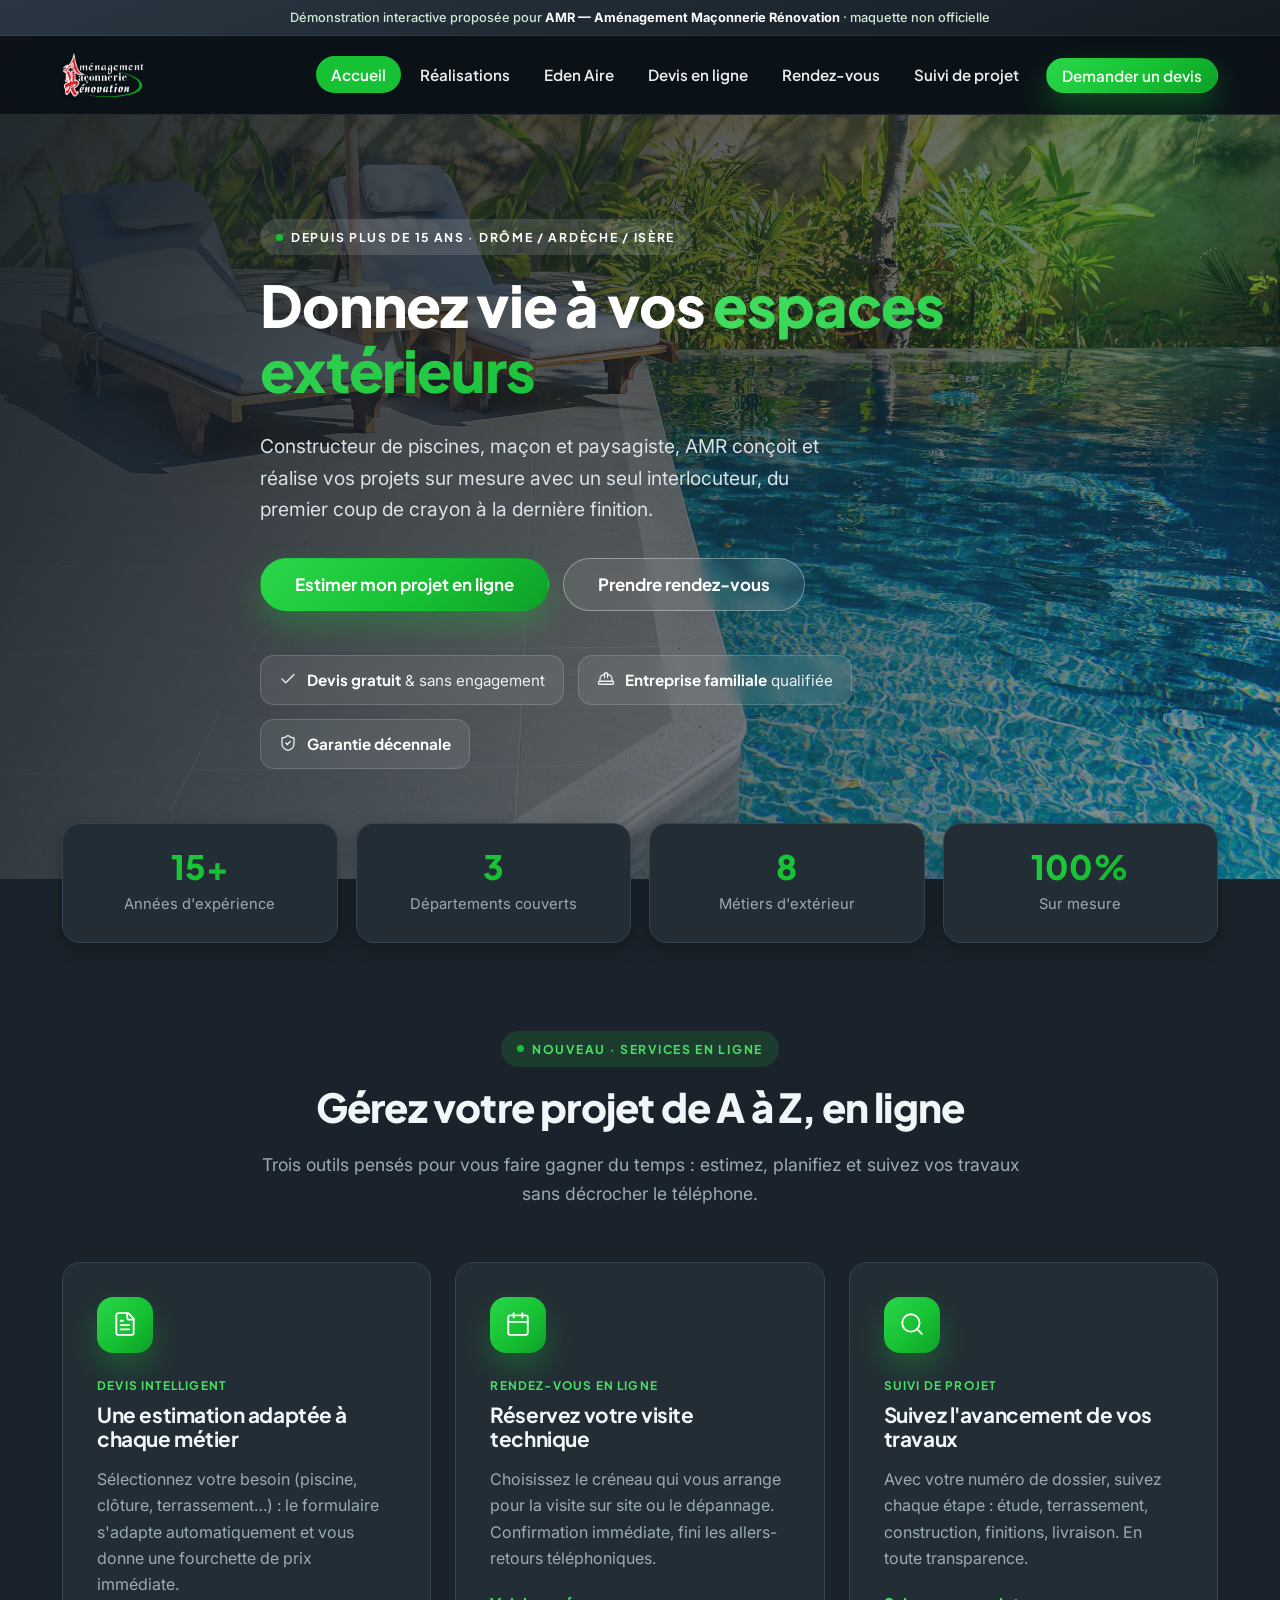
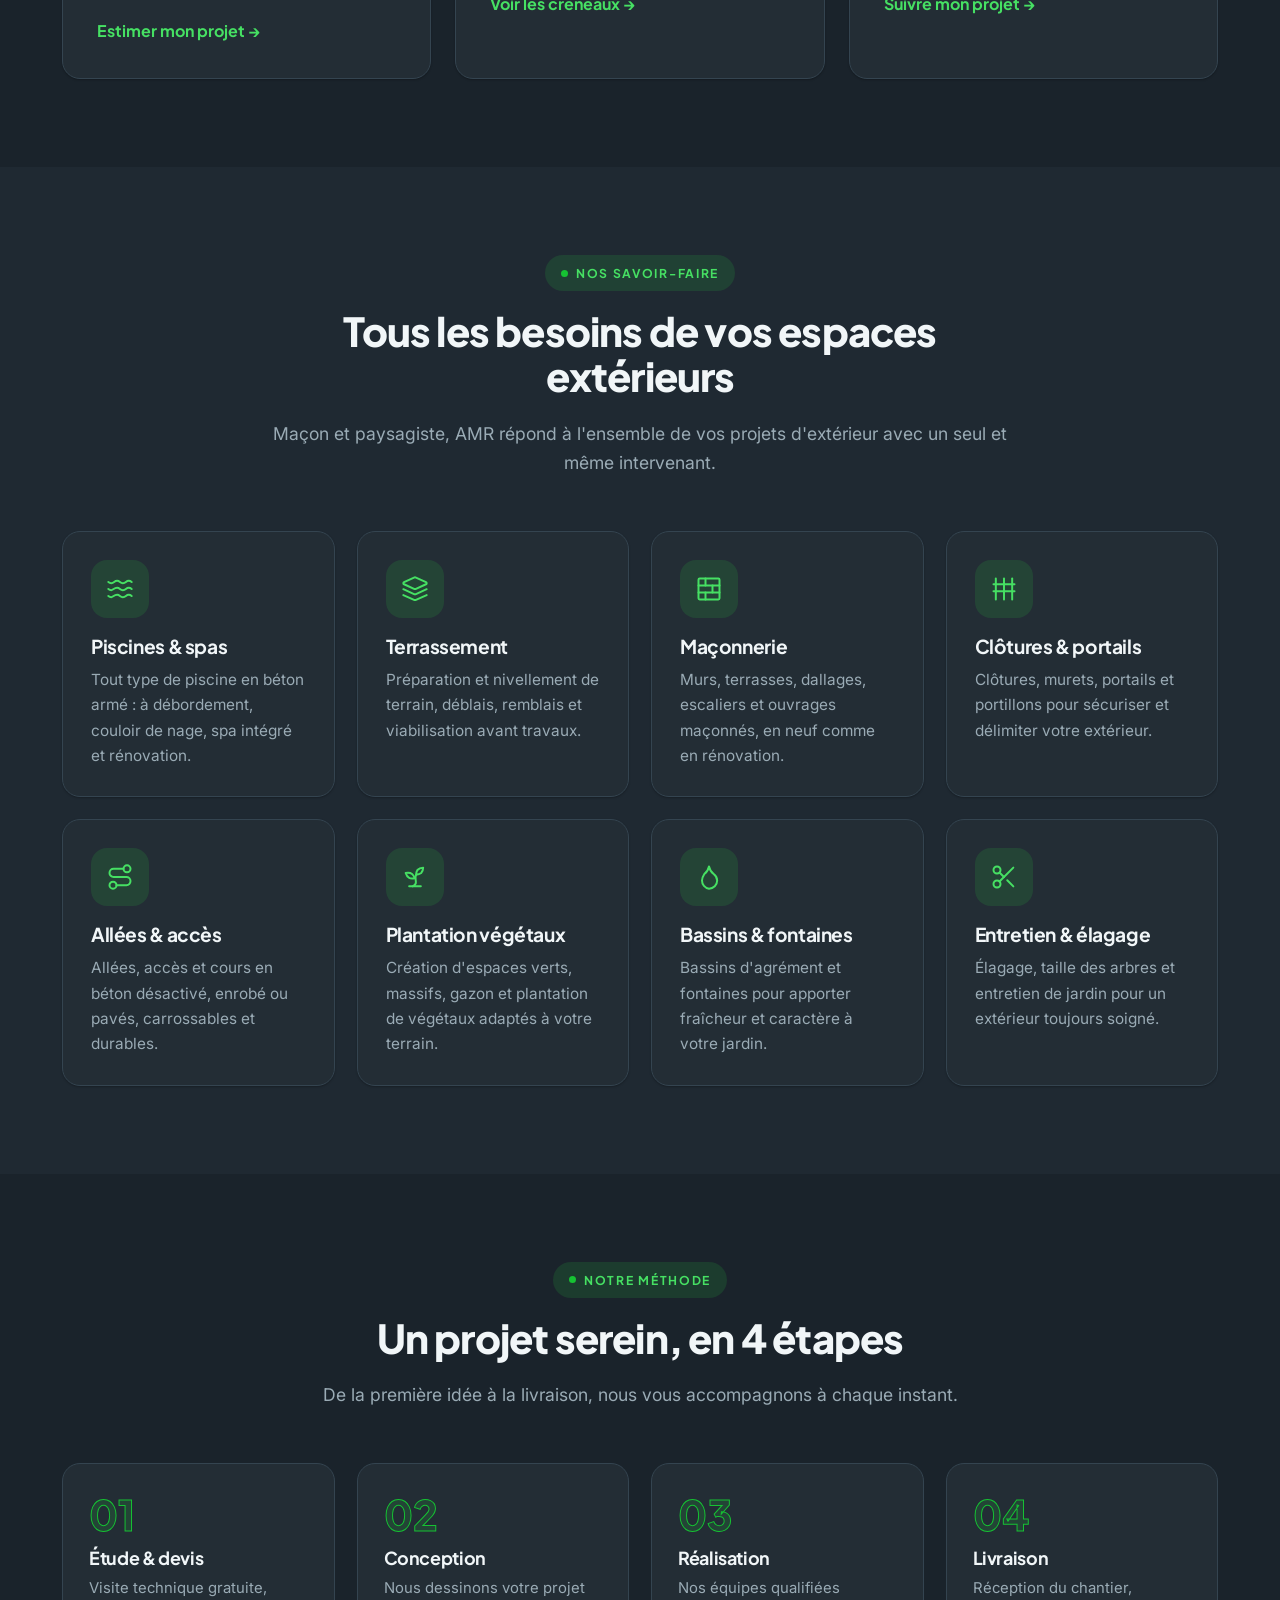
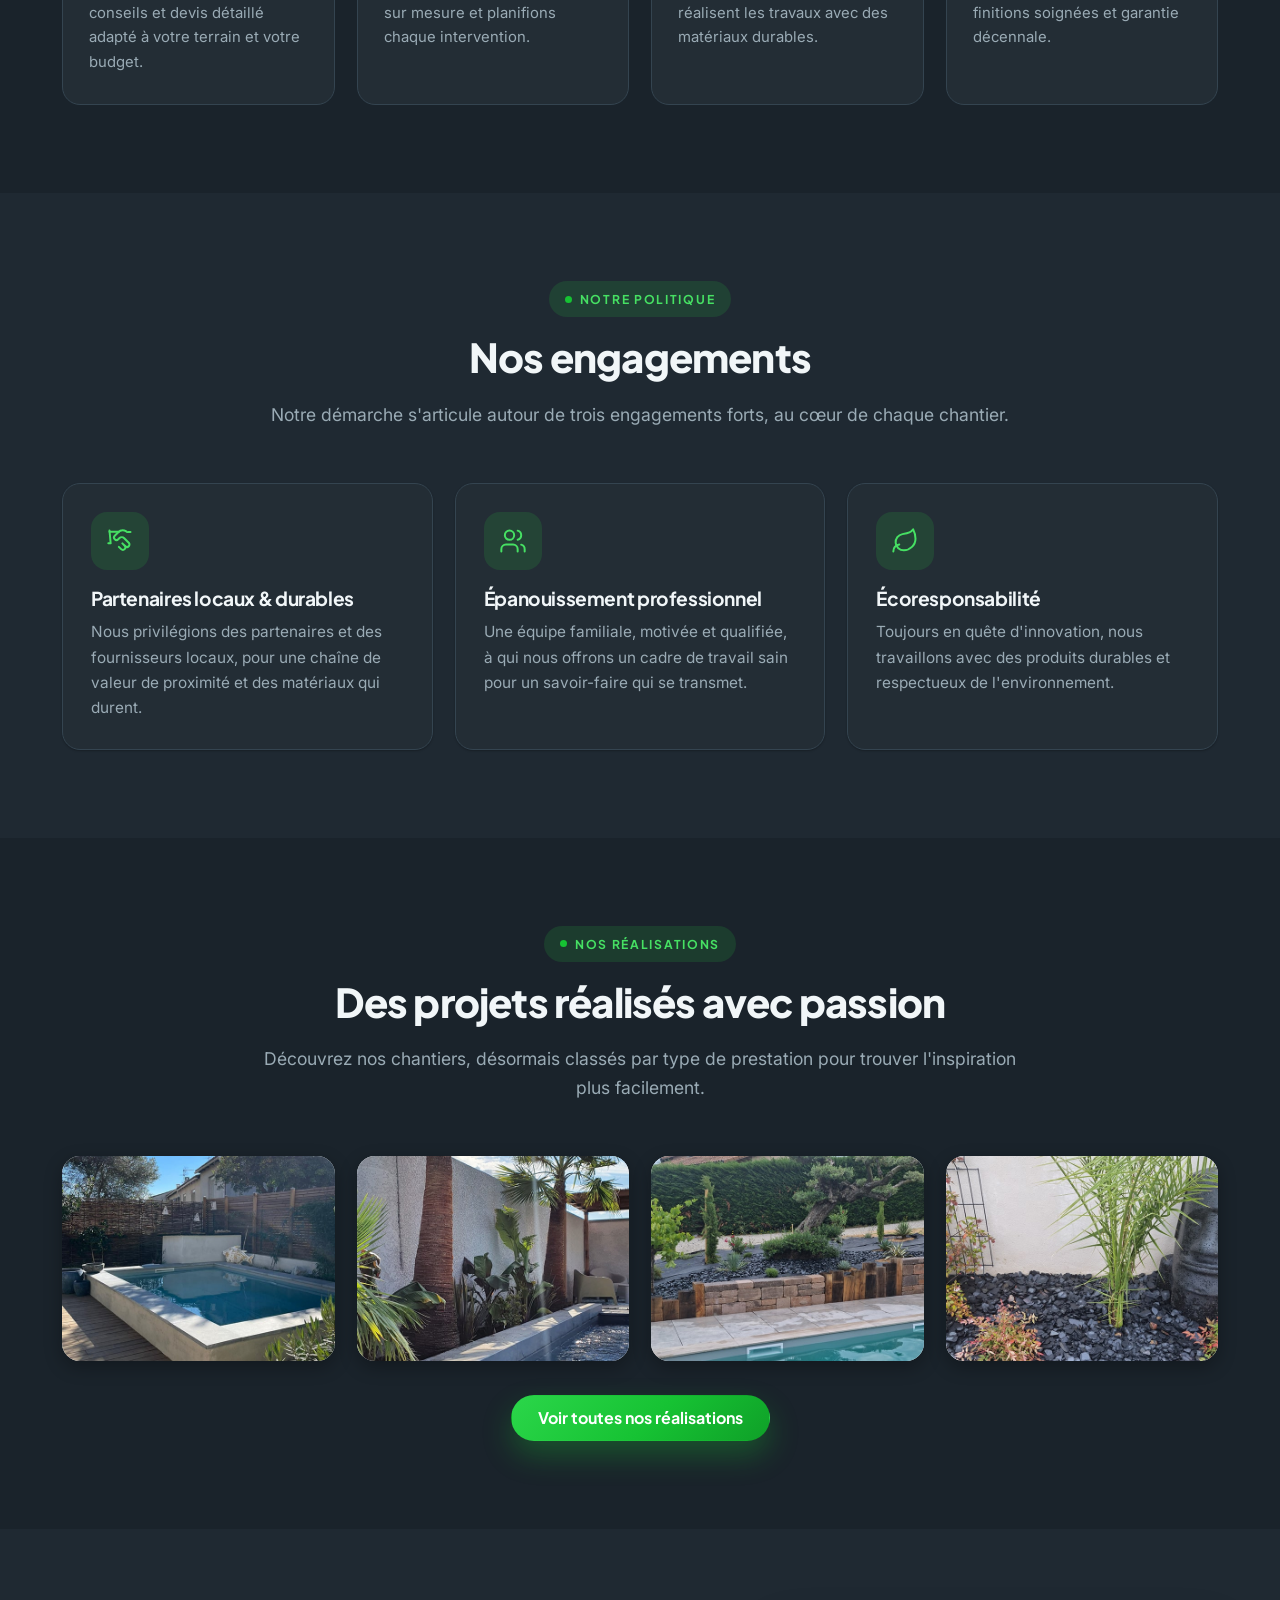
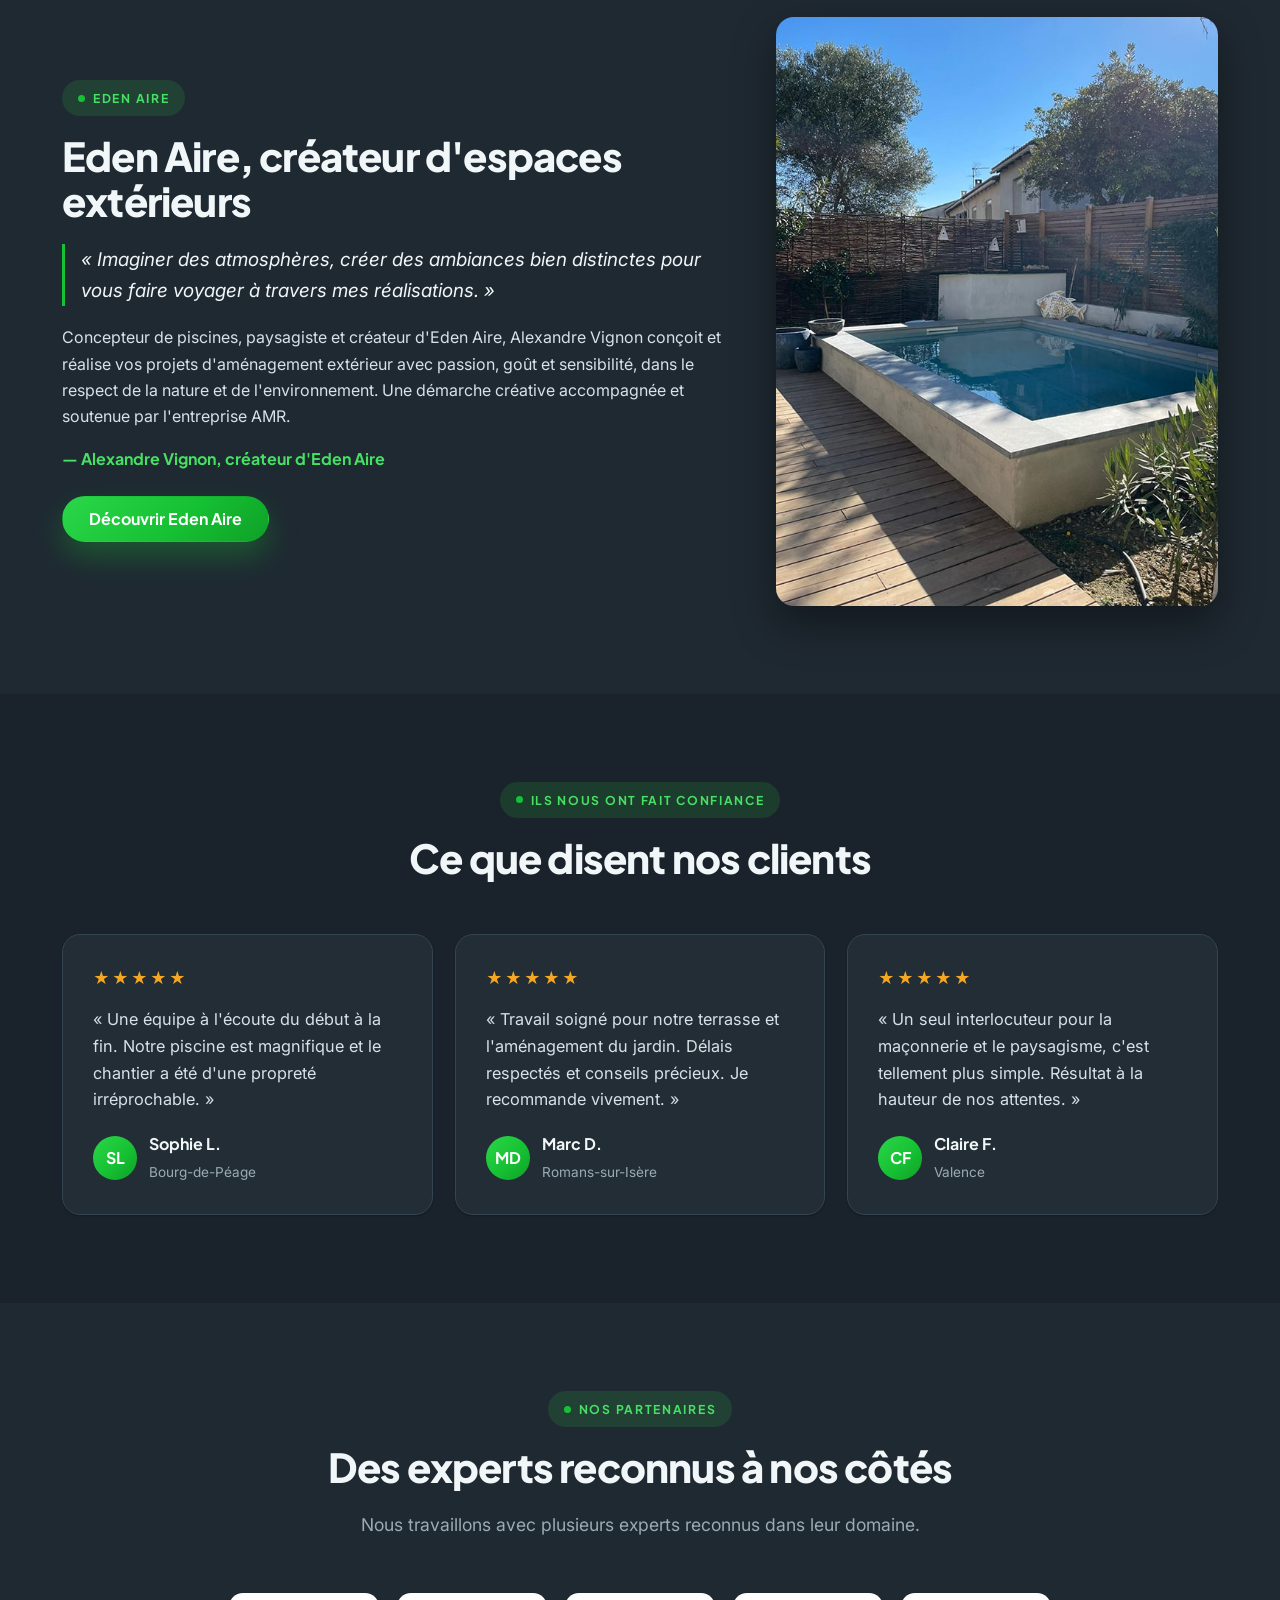
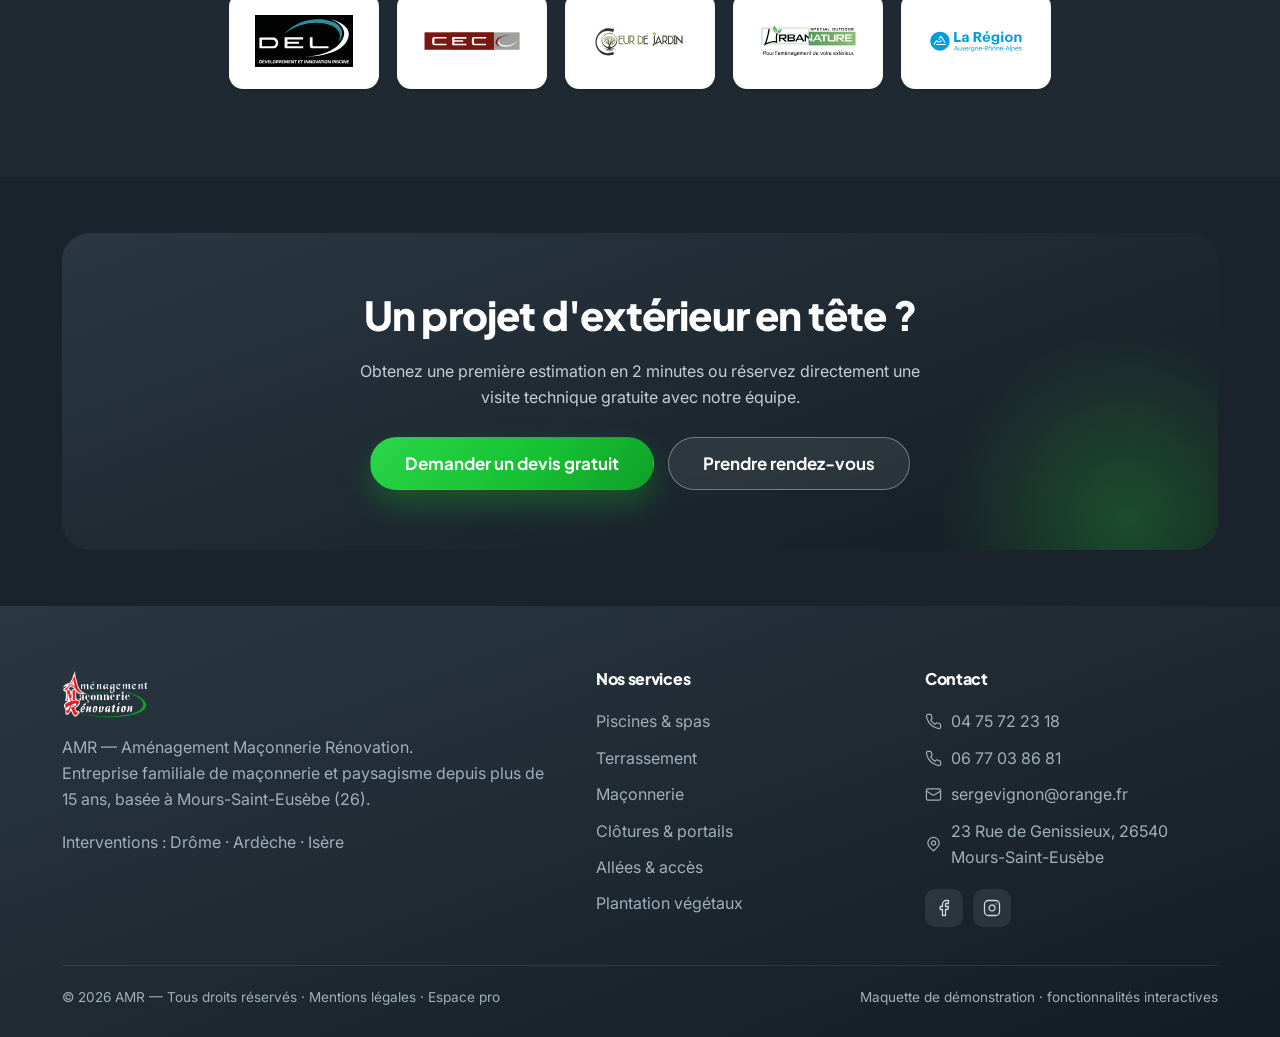
==== index.html @ e8eaec8a "Site AMR Piscines : devis en ligne, RDV, suivi de projet, galerie" ====
<!DOCTYPE html>
<html lang="fr">
<head>
  <meta charset="UTF-8">
  <meta name="viewport" content="width=device-width, initial-scale=1.0">
  <title>AMR — Maçon & Paysagiste / Constructeur de piscines en Drôme</title>
  <meta name="description" content="AMR (Aménagement Maçonnerie Rénovation) : constructeur de piscines, maçon et paysagiste en Drôme, Ardèche et Isère. Devis en ligne, prise de rendez-vous et suivi de projet.">
  <link rel="icon" href="assets/img/favicon.png">
  <link rel="stylesheet" href="assets/css/style.css">
</head>
<body data-page="home">
  <div id="site-header"></div>

  <!-- HERO -->
  <section class="hero">
    <div class="hero__slides" id="heroSlides" aria-hidden="true">
      <div class="hero__slide is-active" style="background-image:url('assets/img/hero.jpg')"></div>
      <div class="hero__slide" style="background-image:url('assets/img/piscine-1.jpg')"></div>
      <div class="hero__slide" style="background-image:url('assets/img/real-1.jpg')"></div>
      <div class="hero__slide" style="background-image:url('assets/img/real-2.jpg')"></div>
      <div class="hero__slide" style="background-image:url('assets/img/real-3.jpg')"></div>
      <div class="hero__slide" style="background-image:url('assets/img/real-4.jpg')"></div>
    </div>
    <div class="container hero__inner">
      <span class="eyebrow" style="background:rgba(255,255,255,.12);color:#fff">Depuis plus de 15 ans · Drôme / Ardèche / Isère</span>
      <h1>Donnez vie à vos <span class="gradient-text">espaces extérieurs</span></h1>
      <p>Constructeur de piscines, maçon et paysagiste, AMR conçoit et réalise vos projets sur mesure avec un seul interlocuteur, du premier coup de crayon à la dernière finition.</p>
      <div class="hero__actions">
        <a class="btn btn--primary btn--lg" href="devis.html">Estimer mon projet en ligne</a>
        <a class="btn btn--ghost btn--lg" href="rendez-vous.html">Prendre rendez-vous</a>
      </div>
      <div class="hero__chips">
        <div class="hero__chip"><i data-icon="check" data-isize="18"></i> <span><strong>Devis gratuit</strong> &amp; sans engagement</span></div>
        <div class="hero__chip"><i data-icon="hardhat" data-isize="18"></i> <span><strong>Entreprise familiale</strong> qualifiée</span></div>
        <div class="hero__chip"><i data-icon="shield" data-isize="18"></i> <span><strong>Garantie décennale</strong></span></div>
      </div>
    </div>
  </section>

  <!-- STATS -->
  <section style="padding-top:0">
    <div class="container">
      <div class="stats">
        <div class="stat reveal"><div class="stat__num gradient-text">15+</div><div class="stat__label">Années d'expérience</div></div>
        <div class="stat reveal" data-d="1"><div class="stat__num gradient-text">3</div><div class="stat__label">Départements couverts</div></div>
        <div class="stat reveal" data-d="2"><div class="stat__num gradient-text">8</div><div class="stat__label">Métiers d'extérieur</div></div>
        <div class="stat reveal" data-d="3"><div class="stat__num gradient-text">100%</div><div class="stat__label">Sur mesure</div></div>
      </div>
    </div>
  </section>

  <!-- NOUVEAUTÉS INTERACTIVES -->
  <section class="section">
    <div class="container">
      <div class="section-head reveal">
        <span class="eyebrow">Nouveau · Services en ligne</span>
        <h2>Gérez votre projet de A à Z, en ligne</h2>
        <p>Trois outils pensés pour vous faire gagner du temps : estimez, planifiez et suivez vos travaux sans décrocher le téléphone.</p>
      </div>
      <div class="feature-row">
        <div class="feature reveal">
          <div class="feature__badge"><i data-icon="file" data-isize="26"></i></div>
          <span class="tag">Devis intelligent</span>
          <h3>Une estimation adaptée à chaque métier</h3>
          <p>Sélectionnez votre besoin (piscine, clôture, terrassement…) : le formulaire s'adapte automatiquement et vous donne une fourchette de prix immédiate.</p>
          <a class="feature__link" href="devis.html">Estimer mon projet →</a>
        </div>
        <div class="feature reveal" data-d="1">
          <div class="feature__badge"><i data-icon="calendar" data-isize="26"></i></div>
          <span class="tag">Rendez-vous en ligne</span>
          <h3>Réservez votre visite technique</h3>
          <p>Choisissez le créneau qui vous arrange pour la visite sur site ou le dépannage. Confirmation immédiate, fini les allers-retours téléphoniques.</p>
          <a class="feature__link" href="rendez-vous.html">Voir les créneaux →</a>
        </div>
        <div class="feature reveal" data-d="2">
          <div class="feature__badge"><i data-icon="search" data-isize="26"></i></div>
          <span class="tag">Suivi de projet</span>
          <h3>Suivez l'avancement de vos travaux</h3>
          <p>Avec votre numéro de dossier, suivez chaque étape : étude, terrassement, construction, finitions, livraison. En toute transparence.</p>
          <a class="feature__link" href="suivi.html">Suivre mon projet →</a>
        </div>
      </div>
    </div>
  </section>

  <!-- SAVOIR-FAIRE -->
  <section class="section section--alt">
    <div class="container">
      <div class="section-head reveal">
        <span class="eyebrow">Nos savoir-faire</span>
        <h2>Tous les besoins de vos espaces extérieurs</h2>
        <p>Maçon et paysagiste, AMR répond à l'ensemble de vos projets d'extérieur avec un seul et même intervenant.</p>
      </div>
      <div class="grid grid--4" id="servicesGrid"></div>
    </div>
  </section>

  <!-- PROCESS -->
  <section class="section">
    <div class="container">
      <div class="section-head reveal">
        <span class="eyebrow">Notre méthode</span>
        <h2>Un projet serein, en 4 étapes</h2>
        <p>De la première idée à la livraison, nous vous accompagnons à chaque instant.</p>
      </div>
      <div class="steps">
        <div class="step-card reveal"><div class="step-card__n">01</div><h3>Étude &amp; devis</h3><p>Visite technique gratuite, conseils et devis détaillé adapté à votre terrain et votre budget.</p></div>
        <div class="step-card reveal" data-d="1"><div class="step-card__n">02</div><h3>Conception</h3><p>Nous dessinons votre projet sur mesure et planifions chaque intervention.</p></div>
        <div class="step-card reveal" data-d="2"><div class="step-card__n">03</div><h3>Réalisation</h3><p>Nos équipes qualifiées réalisent les travaux avec des matériaux durables.</p></div>
        <div class="step-card reveal" data-d="3"><div class="step-card__n">04</div><h3>Livraison</h3><p>Réception du chantier, finitions soignées et garantie décennale.</p></div>
      </div>
    </div>
  </section>

  <!-- ENGAGEMENTS -->
  <section class="section section--alt">
    <div class="container">
      <div class="section-head reveal">
        <span class="eyebrow">Notre politique</span>
        <h2>Nos engagements</h2>
        <p>Notre démarche s'articule autour de trois engagements forts, au cœur de chaque chantier.</p>
      </div>
      <div class="grid grid--3">
        <div class="card reveal">
          <div class="card__icon"><i data-icon="handshake" data-isize="28"></i></div>
          <h3>Partenaires locaux &amp; durables</h3>
          <p>Nous privilégions des partenaires et des fournisseurs locaux, pour une chaîne de valeur de proximité et des matériaux qui durent.</p>
        </div>
        <div class="card reveal" data-d="1">
          <div class="card__icon"><i data-icon="users" data-isize="28"></i></div>
          <h3>Épanouissement professionnel</h3>
          <p>Une équipe familiale, motivée et qualifiée, à qui nous offrons un cadre de travail sain pour un savoir-faire qui se transmet.</p>
        </div>
        <div class="card reveal" data-d="2">
          <div class="card__icon"><i data-icon="leaf" data-isize="28"></i></div>
          <h3>Écoresponsabilité</h3>
          <p>Toujours en quête d'innovation, nous travaillons avec des produits durables et respectueux de l'environnement.</p>
        </div>
      </div>
    </div>
  </section>

  <!-- RÉALISATIONS APERÇU -->
  <section class="section">
    <div class="container">
      <div class="section-head reveal">
        <span class="eyebrow">Nos réalisations</span>
        <h2>Des projets réalisés avec passion</h2>
        <p>Découvrez nos chantiers, désormais classés par type de prestation pour trouver l'inspiration plus facilement.</p>
      </div>
      <div class="grid grid--4 reveal">
        <div class="gallery-item"><img src="assets/img/real-1.jpg" alt="Réalisation piscine" data-lightbox="assets/img/real-1.jpg" data-cap="Réalisation — piscine"></div>
        <div class="gallery-item"><img src="assets/img/real-2.jpg" alt="Réalisation extérieur" data-lightbox="assets/img/real-2.jpg" data-cap="Réalisation — aménagement extérieur"></div>
        <div class="gallery-item"><img src="assets/img/real-3.jpg" alt="Aménagement paysager" data-lightbox="assets/img/real-3.jpg" data-cap="Réalisation — aménagement paysager"></div>
        <div class="gallery-item"><img src="assets/img/real-4.jpg" alt="Maçonnerie paysagère" data-lightbox="assets/img/real-4.jpg" data-cap="Réalisation — maçonnerie paysagère"></div>
      </div>
      <div class="center" style="margin-top:34px">
        <a class="btn btn--primary" href="realisations.html">Voir toutes nos réalisations</a>
      </div>
    </div>
  </section>

  <!-- EDEN AIRE -->
  <section class="section section--alt" id="eden">
    <div class="container">
      <div class="layout-2 eden-feature">
        <div class="reveal">
          <span class="eyebrow">Eden Aire</span>
          <h2>Eden Aire, créateur d'espaces extérieurs</h2>
          <p class="eden-quote">« Imaginer des atmosphères, créer des ambiances bien distinctes pour vous faire voyager à travers mes réalisations. »</p>
          <p>Concepteur de piscines, paysagiste et créateur d'Eden Aire, Alexandre Vignon conçoit et réalise vos projets d'aménagement extérieur avec passion, goût et sensibilité, dans le respect de la nature et de l'environnement. Une démarche créative accompagnée et soutenue par l'entreprise AMR.</p>
          <p class="eden-sign">— Alexandre Vignon, créateur d'Eden Aire</p>
          <a class="btn btn--primary" href="eden-aire.html">Découvrir Eden Aire</a>
        </div>
        <div class="reveal eden-feature__media" data-d="1">
          <img src="assets/img/eden-1.jpg" alt="Réalisation Eden Aire — aménagement extérieur">
        </div>
      </div>
    </div>
  </section>

  <!-- AVIS -->
  <section class="section">
    <div class="container">
      <div class="section-head reveal">
        <span class="eyebrow">Ils nous ont fait confiance</span>
        <h2>Ce que disent nos clients</h2>
      </div>
      <div class="grid grid--3">
        <div class="quote-card reveal">
          <div class="stars">★★★★★</div>
          <p>« Une équipe à l'écoute du début à la fin. Notre piscine est magnifique et le chantier a été d'une propreté irréprochable. »</p>
          <div class="who"><div class="avatar">SL</div><div><strong>Sophie L.</strong><span>Bourg-de-Péage</span></div></div>
        </div>
        <div class="quote-card reveal" data-d="1">
          <div class="stars">★★★★★</div>
          <p>« Travail soigné pour notre terrasse et l'aménagement du jardin. Délais respectés et conseils précieux. Je recommande vivement. »</p>
          <div class="who"><div class="avatar">MD</div><div><strong>Marc D.</strong><span>Romans-sur-Isère</span></div></div>
        </div>
        <div class="quote-card reveal" data-d="2">
          <div class="stars">★★★★★</div>
          <p>« Un seul interlocuteur pour la maçonnerie et le paysagisme, c'est tellement plus simple. Résultat à la hauteur de nos attentes. »</p>
          <div class="who"><div class="avatar">CF</div><div><strong>Claire F.</strong><span>Valence</span></div></div>
        </div>
      </div>
    </div>
  </section>

  <!-- PARTENAIRES -->
  <section class="section section--alt">
    <div class="container">
      <div class="section-head reveal">
        <span class="eyebrow">Nos partenaires</span>
        <h2>Des experts reconnus à nos côtés</h2>
        <p>Nous travaillons avec plusieurs experts reconnus dans leur domaine.</p>
      </div>
      <div class="partners reveal">
        <div class="partner"><img src="assets/img/partner-del.svg" alt="DEL"></div>
        <div class="partner"><img src="assets/img/partner-cec.svg" alt="CEC"></div>
        <div class="partner"><img src="assets/img/partner-coeur-de-jardin.svg" alt="Cœur de Jardin"></div>
        <div class="partner"><img src="assets/img/partner-urbanature.svg" alt="Urbanature"></div>
        <div class="partner"><img src="assets/img/partner-region.svg" alt="Région Auvergne-Rhône-Alpes"></div>
      </div>
    </div>
  </section>

  <!-- CTA -->
  <section class="section section--tight">
    <div class="container">
      <div class="cta-band reveal">
        <h2>Un projet d'extérieur en tête ?</h2>
        <p>Obtenez une première estimation en 2 minutes ou réservez directement une visite technique gratuite avec notre équipe.</p>
        <div class="hero__actions" style="justify-content:center">
          <a class="btn btn--primary btn--lg" href="devis.html">Demander un devis gratuit</a>
          <a class="btn btn--ghost btn--lg" href="rendez-vous.html">Prendre rendez-vous</a>
        </div>
      </div>
    </div>
  </section>

  <!-- Lightbox -->
  <div class="lightbox" id="amrLightbox">
    <button class="lightbox__close" aria-label="Fermer">&times;</button>
    <img src="" alt="Réalisation AMR">
    <div class="lightbox__cap"></div>
  </div>

  <div id="site-footer"></div>

  <script src="assets/js/app.js"></script>
  <script>
    const grid = document.getElementById("servicesGrid");
    grid.innerHTML = SERVICES.map((s, i) => `
      <a class="card reveal" data-d="${i % 4}" href="devis.html#${s.id}" style="text-decoration:none">
        <div class="card__icon">${icon(s.ic, 28)}</div>
        <h3>${s.label}</h3>
        <p>${s.desc}</p>
      </a>`).join("");
    // ré-observer les cartes injectées
    if (window.initReveal) initReveal();
  </script>
</body>
</html>
---- assets/css/style.css ----
@import url("https://fonts.googleapis.com/css2?family=Plus+Jakarta+Sans:wght@400;500;600;700;800&family=Inter:wght@400;500;600&display=swap");

:root {
  --green: #16c233;
  --green-dark: #0fa028;
  --green-light: #46e063;
  --green-soft: rgba(43, 198, 63, .15);
  --green-glow: rgba(43, 198, 63, 0.28);

  --slate: #f1f6f8;       /* titres / texte fort (clair sur fond sombre) */
  --slate-2: #cdd8df;
  --ink: #d7e1e7;         /* texte courant */
  --muted: #9aabb5;
  --muted-2: #7a8b95;
  --line: #344450;        /* bordures */
  --line-2: #28333c;      /* fond des champs */

  --bg: #1a232b;          /* fond de page */
  --bg-2: #161e25;
  --surface: #232d35;     /* cartes / panneaux (slate du site original) */
  --surface-2: #2b3742;   /* survols / états */
  --white: #1f2932;       /* sections "alt" */

  --radius-xl: 28px;
  --radius: 18px;
  --radius-sm: 12px;

  --shadow-xs: 0 1px 2px rgba(0, 0, 0, .25);
  --shadow-sm: 0 6px 18px rgba(0, 0, 0, .30);
  --shadow: 0 18px 44px rgba(0, 0, 0, .42);
  --shadow-lg: 0 30px 70px rgba(0, 0, 0, .55);
  --shadow-green: 0 14px 30px rgba(22, 194, 51, .30);

  --max: 1200px;
  --head: "Plus Jakarta Sans", system-ui, sans-serif;
  --body: "Inter", system-ui, -apple-system, sans-serif;

  --grad-green: linear-gradient(135deg, #2bd64a 0%, #16c233 55%, #0fa028 100%);
  --grad-dark: linear-gradient(160deg, #2a3742 0%, #141c23 100%);
}

* { box-sizing: border-box; }
html { scroll-behavior: smooth; }

body {
  margin: 0;
  font-family: var(--body);
  color: var(--ink);
  background: var(--bg);
  line-height: 1.65;
  -webkit-font-smoothing: antialiased;
  overflow-x: hidden;
}

img { max-width: 100%; display: block; }
a { color: var(--green-dark); text-decoration: none; }

h1, h2, h3, h4 { font-family: var(--head); line-height: 1.12; color: var(--slate); margin: 0 0 .5em; letter-spacing: -.02em; font-weight: 800; }
h1 { font-size: clamp(2.3rem, 5vw, 3.6rem); }
h2 { font-size: clamp(1.7rem, 3.4vw, 2.5rem); }
h3 { font-weight: 700; }

.container { width: 100%; max-width: var(--max); margin: 0 auto; padding: 0 22px; }

.section { padding: 88px 0; position: relative; }
.section--tight { padding: 56px 0; }
.section--alt { background: var(--white); }
.section--dark { background: var(--grad-dark); color: #fff; }
.section--dark h2 { color: #fff; }

.eyebrow {
  display: inline-flex; align-items: center; gap: 8px;
  text-transform: uppercase; letter-spacing: .14em; font-size: .76rem; font-weight: 700;
  color: var(--green-dark); background: var(--green-soft);
  padding: 8px 16px; border-radius: 999px; margin-bottom: 18px;
  font-family: var(--head);
}
.eyebrow::before { content: ""; width: 7px; height: 7px; border-radius: 50%; background: var(--green); }

.section-head { text-align: center; max-width: 760px; margin: 0 auto 54px; }
.section-head p { color: var(--muted); font-size: 1.1rem; }

.gradient-text { background: var(--grad-green); -webkit-background-clip: text; background-clip: text; color: transparent; }

/* Buttons */
.btn {
  display: inline-flex; align-items: center; justify-content: center; gap: 9px;
  font-family: var(--head); font-weight: 700; font-size: 1rem; cursor: pointer;
  padding: 14px 26px; border-radius: 999px; border: 1.5px solid transparent;
  transition: transform .2s cubic-bezier(.2,.8,.2,1), box-shadow .2s, background .2s, color .2s;
  line-height: 1;
}
.btn--primary { background: var(--grad-green); color: #fff; box-shadow: var(--shadow-green); }
.btn--primary:hover { transform: translateY(-3px); box-shadow: 0 20px 38px rgba(7,169,31,.42); }
.btn--ghost { background: rgba(255,255,255,.08); color: #fff; border-color: rgba(255,255,255,.35); backdrop-filter: blur(6px); }
.btn--ghost:hover { background: rgba(255,255,255,.16); border-color: #fff; transform: translateY(-3px); }
.btn--outline { background: var(--surface); color: var(--slate); border-color: var(--line); box-shadow: var(--shadow-xs); }
.btn--outline:hover { border-color: var(--green); color: var(--green-dark); transform: translateY(-3px); box-shadow: var(--shadow-sm); }
.btn--lg { padding: 17px 34px; font-size: 1.06rem; }
.btn--full { width: 100%; }
.btn:disabled { opacity: .45; cursor: not-allowed; box-shadow: none; transform: none; }

/* Header (glass) */
.site-header { position: sticky; top: 0; z-index: 60; }
.demo-ribbon {
  background: var(--grad-dark); color: #cfe9d4; text-align: center; font-size: .8rem; padding: 7px 14px; font-weight: 500;
  border-bottom: 1px solid rgba(255,255,255,.06);
}
.demo-ribbon strong { color: #fff; }
.nav-wrap {
  background: rgba(0,0,0,.5);
  backdrop-filter: saturate(160%) blur(14px);
  -webkit-backdrop-filter: saturate(160%) blur(14px);
  border-bottom: 1px solid rgba(255,255,255,.1);
}
.nav { display: flex; align-items: center; justify-content: space-between; height: 78px; }
.nav__brand { display: flex; align-items: center; gap: 12px; }
.nav__brand img { height: 46px; width: auto; display: block; filter: drop-shadow(0 2px 6px rgba(0,0,0,.35)); }
.nav__links { display: flex; align-items: center; gap: 4px; list-style: none; margin: 0; padding: 0; }
.nav__links a {
  color: rgba(255,255,255,.92); font-family: var(--head); font-weight: 600; padding: 9px 15px; border-radius: 999px; font-size: .95rem;
  transition: .18s; position: relative;
}
.nav__links a:hover { color: #fff; background: rgba(255,255,255,.14); }
.nav__links a.is-active { color: #fff; background: var(--green); }
.nav__cta { margin-left: 8px; }
.nav__cta a:hover { background: var(--green-dark); }
.nav__toggle { display: none; background: none; border: 0; color: #fff; font-size: 1.7rem; cursor: pointer; }

@media (max-width: 940px) {
  .nav__toggle { display: block; }
  .nav__links {
    position: absolute; top: 100%; left: 0; right: 0; flex-direction: column; align-items: stretch; gap: 2px;
    background: rgba(12,18,24,.97); backdrop-filter: blur(14px); padding: 12px 18px 20px; border-bottom: 1px solid rgba(255,255,255,.1);
    box-shadow: var(--shadow); display: none;
  }
  .nav__links.is-open { display: flex; }
  .nav__links a { padding: 13px 16px; }
  .nav__cta { margin: 8px 0 0; }
}

/* Hero */
.hero { position: relative; color: #fff; overflow: hidden; isolation: isolate; }
.hero::before {
  content: ""; position: absolute; inset: 0; z-index: -2;
  background: linear-gradient(115deg, rgba(20,30,38,.94) 0%, rgba(20,30,38,.7) 45%, rgba(20,30,38,.42) 100%);
}
.hero__slides { position: absolute; inset: 0; z-index: -3; }
.hero__slide {
  position: absolute; inset: 0;
  background-position: center; background-size: cover; background-repeat: no-repeat;
  opacity: 0; transition: opacity .9s ease-in-out;
}
.hero__slide.is-active { opacity: 1; animation: heroZoom 4.5s ease-out forwards; }
@keyframes heroZoom { from { transform: scale(1.08); } to { transform: scale(1); } }
@media (prefers-reduced-motion: reduce){
  .hero__slide { transition: none; }
  .hero__slide.is-active { animation: none; }
}
.hero::after {
  content: ""; position: absolute; z-index: -1; width: 520px; height: 520px; right: -120px; top: -160px;
  background: radial-gradient(circle, var(--green-glow), transparent 70%); filter: blur(20px);
}
.hero__inner { padding: 104px 0 110px; max-width: 760px; }
.hero h1 { color: #fff; }
.hero h1 .gradient-text { background: linear-gradient(135deg, #45e063, #19c23a); -webkit-background-clip: text; background-clip: text; color: transparent; }
.hero p { font-size: 1.2rem; color: #d9e2e8; margin-bottom: 32px; max-width: 600px; }
.hero__actions { display: flex; gap: 14px; flex-wrap: wrap; }
.hero__chips { display: flex; gap: 14px; flex-wrap: wrap; margin-top: 44px; }
.hero__chip {
  display: flex; align-items: center; gap: 10px; font-size: .95rem; color: #eaf0f3;
  background: rgba(255,255,255,.08); border: 1px solid rgba(255,255,255,.16);
  padding: 11px 18px; border-radius: 14px; backdrop-filter: blur(8px);
}
.hero__chip strong { color: #fff; font-family: var(--head); }

/* Stats strip */
.stats { display: grid; grid-template-columns: repeat(4, 1fr); gap: 18px; margin-top: -56px; position: relative; z-index: 5; }
@media (max-width: 760px){ .stats { grid-template-columns: repeat(2,1fr); margin-top: -40px; } }
.stat {
  background: var(--surface); border: 1px solid var(--line); border-radius: var(--radius); padding: 26px 24px; text-align: center;
  box-shadow: var(--shadow-sm);
}
.stat__num { font-family: var(--head); font-weight: 800; font-size: 2.1rem; line-height: 1; }
.stat__label { color: var(--muted); font-size: .92rem; margin-top: 8px; }

/* Grid */
.grid { display: grid; gap: 22px; }
.grid--3 { grid-template-columns: repeat(3, 1fr); }
.grid--4 { grid-template-columns: repeat(4, 1fr); }
.grid--2 { grid-template-columns: repeat(2, 1fr); }
@media (max-width: 940px) { .grid--3, .grid--4 { grid-template-columns: repeat(2, 1fr); } }
@media (max-width: 600px) { .grid--2, .grid--3, .grid--4 { grid-template-columns: 1fr; } }

.card {
  background: var(--surface); border: 1px solid var(--line); border-radius: var(--radius); padding: 28px;
  box-shadow: var(--shadow-xs); transition: transform .25s cubic-bezier(.2,.8,.2,1), box-shadow .25s, border-color .25s;
  position: relative; overflow: hidden;
}
.card:hover { transform: translateY(-6px); box-shadow: var(--shadow); border-color: transparent; }
.card__icon {
  width: 58px; height: 58px; border-radius: 16px; background: var(--green-soft); color: var(--green-dark);
  display: grid; place-items: center; font-size: 1.7rem; margin-bottom: 18px; transition: .25s;
}
.card:hover .card__icon { background: var(--grad-green); color: #fff; transform: rotate(-6deg) scale(1.05); }
.card h3 { font-size: 1.2rem; }
.card p { color: var(--muted); margin: 0; font-size: .96rem; }

/* Feature highlight */
.feature-row { display: grid; grid-template-columns: repeat(3,1fr); gap: 24px; }
@media (max-width: 940px){ .feature-row { grid-template-columns: 1fr; } }
.feature {
  background: var(--surface); border-radius: var(--radius); border: 1px solid var(--line); padding: 34px;
  box-shadow: var(--shadow-xs); position: relative; overflow: hidden; transition: .25s;
}
.feature:hover { transform: translateY(-6px); box-shadow: var(--shadow); }
.feature__badge {
  width: 56px; height: 56px; border-radius: 16px; background: var(--grad-green); color: #fff;
  display: grid; place-items: center; font-size: 1.5rem; margin-bottom: 18px; box-shadow: var(--shadow-green);
}
.feature .tag { font-size: .74rem; font-weight: 700; color: var(--green-dark); text-transform: uppercase; letter-spacing: .1em; font-family: var(--head); }
.feature h3 { margin: 6px 0 10px; font-size: 1.3rem; }
.feature p { color: var(--muted); margin-bottom: 20px; }
.feature__link { font-family: var(--head); font-weight: 700; color: var(--green-dark); display: inline-flex; align-items: center; gap: 6px; transition: gap .2s; }
.feature__link:hover { gap: 11px; }

/* Process steps */
.steps { display: grid; grid-template-columns: repeat(4, 1fr); gap: 22px; counter-reset: step; }
@media (max-width: 940px){ .steps { grid-template-columns: repeat(2,1fr); } }
@media (max-width: 520px){ .steps { grid-template-columns: 1fr; } }
.step-card { background: var(--surface); border: 1px solid var(--line); border-radius: var(--radius); padding: 30px 26px; position: relative; }
.step-card__n { font-family: var(--head); font-weight: 800; font-size: 2.6rem; line-height: 1; color: var(--green-soft); -webkit-text-stroke: 1px var(--green); }
.step-card h3 { font-size: 1.12rem; margin: 12px 0 8px; }
.step-card p { color: var(--muted); font-size: .93rem; margin: 0; }

/* Testimonials */
.quote-card { background: var(--surface); border: 1px solid var(--line); border-radius: var(--radius); padding: 30px; box-shadow: var(--shadow-xs); }
.quote-card .stars { color: #f5a623; font-size: 1rem; letter-spacing: 2px; margin-bottom: 14px; }
.quote-card p { font-size: 1.02rem; color: var(--ink); margin: 0 0 18px; }
.quote-card .who { display: flex; align-items: center; gap: 12px; }
.quote-card .avatar { width: 44px; height: 44px; border-radius: 50%; background: var(--grad-green); color: #fff; display: grid; place-items: center; font-family: var(--head); font-weight: 700; }
.quote-card .who strong { display: block; font-family: var(--head); color: var(--slate); }
.quote-card .who span { font-size: .85rem; color: var(--muted); }

/* Forms */
.form { background: var(--surface); border: 1px solid var(--line); border-radius: var(--radius); box-shadow: var(--shadow); }
.form__body { padding: 38px; }
@media (max-width: 560px){ .form__body { padding: 24px; } }
.field { margin-bottom: 22px; }
.field label { display: block; font-family: var(--head); font-weight: 600; margin-bottom: 8px; font-size: .94rem; color: var(--slate); }
.field .hint { font-weight: 400; color: var(--muted-2); font-size: .85rem; font-family: var(--body); }
.field input, .field select, .field textarea {
  width: 100%; padding: 13px 16px; border: 1.5px solid var(--line); border-radius: var(--radius-sm);
  font-family: inherit; font-size: 1rem; background: var(--line-2); color: var(--ink); transition: .18s;
}
.field input:focus, .field select:focus, .field textarea:focus {
  outline: none; border-color: var(--green); background: var(--surface); box-shadow: 0 0 0 4px var(--green-soft);
}
.field textarea { resize: vertical; min-height: 110px; }
.field-row { display: grid; grid-template-columns: 1fr 1fr; gap: 18px; }
@media (max-width: 600px){ .field-row { grid-template-columns: 1fr; } }
.required { color: var(--green); }

/* Service picker */
.service-picker { display: grid; grid-template-columns: repeat(4, 1fr); gap: 14px; }
@media (max-width: 940px){ .service-picker { grid-template-columns: repeat(2,1fr); } }
.service-opt { position: relative; }
.service-opt input { position: absolute; opacity: 0; pointer-events: none; }
.service-opt label {
  display: flex; flex-direction: column; align-items: center; gap: 10px; text-align: center;
  padding: 22px 12px; border: 1.5px solid var(--line); border-radius: var(--radius-sm); cursor: pointer;
  transition: .18s; font-family: var(--head); font-weight: 600; font-size: .9rem; height: 100%; color: var(--slate); background: var(--surface);
}
.service-opt label .emo { font-size: 1.8rem; }
.service-opt label:hover { border-color: var(--green); transform: translateY(-3px); box-shadow: var(--shadow-sm); }
.service-opt input:checked + label {
  border-color: var(--green); background: var(--green-soft); color: var(--green-dark); box-shadow: 0 0 0 2px var(--green) inset;
}

.dyn-block { background: linear-gradient(135deg, var(--green-soft), #f4fbf6); border: 1px solid #cdefd4; border-radius: var(--radius-sm); padding: 26px; margin-bottom: 22px; }
.dyn-block h4 { color: var(--green-dark); margin-top: 0; display:flex; align-items:center; gap:8px; }

/* Stepper */
.stepper { display: flex; gap: 10px; margin-bottom: 32px; flex-wrap: wrap; }
.stepper__item { display:flex; align-items:center; gap:9px; color: var(--muted); font-size:.9rem; font-weight:600; font-family: var(--head); }
.stepper__num { width:30px; height:30px; border-radius:50%; background:var(--line); color:var(--slate); display:grid; place-items:center; font-size:.88rem; transition:.2s; }
.stepper__item.is-active .stepper__num { background: var(--grad-green); color:#fff; box-shadow: var(--shadow-green); }
.stepper__item.is-done .stepper__num { background: var(--green-dark); color:#fff; }

/* Gallery filters */
.filters { display: flex; gap: 11px; flex-wrap: wrap; justify-content: center; margin-bottom: 40px; }
.filter-btn {
  border: 1.5px solid var(--line); background: var(--surface); color: var(--slate); padding: 10px 20px; border-radius: 999px;
  cursor: pointer; font-family: var(--head); font-weight: 600; font-size: .92rem; transition: .18s; display:inline-flex; align-items:center; gap:7px;
}
.filter-btn:hover { border-color: var(--green); color: var(--green-dark); transform: translateY(-2px); }
.filter-btn.is-active { background: var(--grad-green); border-color: transparent; color: #fff; box-shadow: var(--shadow-green); }
.filter-btn .count { font-size: .78rem; opacity: .85; }

.gallery { display: grid; grid-template-columns: repeat(3, 1fr); gap: 20px; }
@media (max-width: 940px){ .gallery { grid-template-columns: repeat(2,1fr); } }
@media (max-width: 560px){ .gallery { grid-template-columns: 1fr; } }
.gallery-item { position: relative; border-radius: var(--radius); overflow: hidden; box-shadow: var(--shadow-sm); cursor: pointer; aspect-ratio: 4/3; background: var(--slate); }
.gallery-item img { width: 100%; height: 100%; object-fit: cover; transition: transform .5s cubic-bezier(.2,.8,.2,1); }
.gallery-item:hover img { transform: scale(1.08); }
.gallery-item__cat { position: absolute; top: 14px; left: 14px; background: rgba(255,255,255,.92); color: var(--green-dark); font-family: var(--head); font-size: .76rem; font-weight: 700; padding: 6px 13px; border-radius: 999px; z-index: 2; backdrop-filter: blur(4px); }
.gallery-item__overlay { position: absolute; inset: 0; display: flex; flex-direction: column; justify-content: flex-end; padding: 18px; background: linear-gradient(transparent 35%, rgba(16,24,30,.9)); color: #fff; opacity: 0; transition: .3s; }
.gallery-item:hover .gallery-item__overlay { opacity: 1; }
.gallery-item__overlay h4 { color:#fff; margin:0 0 2px; font-size:1.05rem; }
.gallery-item__overlay span { font-size: .85rem; color: #d7dde2; }
.gallery-empty { grid-column: 1/-1; text-align:center; color: var(--muted); padding: 50px; }

/* Lightbox */
.lightbox { position: fixed; inset: 0; background: rgba(14,20,24,.94); z-index: 200; display: none; align-items: center; justify-content: center; padding: 24px; backdrop-filter: blur(6px); }
.lightbox.is-open { display: flex; }
.lightbox img { max-width: 90vw; max-height: 78vh; border-radius: 14px; box-shadow: var(--shadow-lg); }
.lightbox__cap { position: absolute; bottom: 26px; color:#fff; text-align:center; left:0; right:0; font-family: var(--head); }
.lightbox__close { position: absolute; top: 22px; right: 28px; color:#fff; font-size: 2.3rem; cursor:pointer; background:none; border:0; line-height:1; }

/* Layout 2 col */
.layout-2 { display: grid; grid-template-columns: 1.55fr 1fr; gap: 30px; align-items: start; }
@media (max-width: 940px){ .layout-2 { grid-template-columns: 1fr; } }

/* Booking */
.slot-grid { display: grid; grid-template-columns: repeat(4, 1fr); gap: 11px; }
@media (max-width: 480px){ .slot-grid { grid-template-columns: repeat(2,1fr); } }
.slot { text-align: center; padding: 12px 6px; border: 1.5px solid var(--line); border-radius: var(--radius-sm); cursor: pointer; font-family: var(--head); font-weight: 600; font-size: .92rem; background:var(--surface); color: var(--slate); transition:.16s; }
.slot:hover { border-color: var(--green); transform: translateY(-2px); }
.slot.is-selected { background: var(--grad-green); border-color: transparent; color: #fff; box-shadow: var(--shadow-green); }
.slot:disabled { opacity: .4; cursor: not-allowed; text-decoration: line-through; }

.day-tabs { display:flex; gap:10px; overflow-x:auto; padding-bottom:8px; margin-bottom:20px; }
.day-tab { flex: 0 0 auto; border:1.5px solid var(--line); background:var(--surface); border-radius:var(--radius-sm); padding:11px 15px; cursor:pointer; font-family:var(--head); text-align:center; min-width:80px; transition:.16s; }
.day-tab:hover { border-color: var(--green); }
.day-tab.is-active { border-color: var(--green); background: var(--green-soft); }
.day-tab .dow { display:block; font-size:.72rem; color:var(--muted); text-transform:uppercase; letter-spacing:.05em; }
.day-tab .dnum { display:block; font-weight:800; font-size:1.2rem; color:var(--slate); font-family:var(--head); }
.day-tab.is-active .dnum { color: var(--green-dark); }
.day-tab.is-blocked { opacity:.45; cursor:not-allowed; background: repeating-linear-gradient(45deg,#f6f8f9,#f6f8f9 6px,#eef1f3 6px,#eef1f3 12px); }
.day-tab.is-blocked .dnum { color: var(--muted); text-decoration: line-through; }
.day-tab.is-blocked .dow:last-child { color: #c0392b; font-weight:700; }

/* Summary aside */
.summary { background: var(--grad-dark); color:#fff; border-radius: var(--radius); padding: 30px; position: sticky; top: 100px; box-shadow: var(--shadow); }
.summary h3 { color:#fff; }
.summary__row { display:flex; justify-content:space-between; gap:12px; padding:13px 0; border-bottom:1px solid rgba(255,255,255,.12); font-size:.95rem; }
.summary__row span:first-child { color:#9fb0bb; }
.summary__row span:last-child { font-weight:600; text-align:right; font-family:var(--head); }
.summary__empty { color:#9fb0bb; font-size:.92rem; }

/* Tracking */
.track-card { background:var(--surface); border:1px solid var(--line); border-radius: var(--radius); box-shadow: var(--shadow-sm); padding: 32px; }
.track-meta { display:flex; flex-wrap:wrap; gap:20px 36px; margin-bottom: 28px; }
.track-meta div span { display:block; font-size:.78rem; color:var(--muted-2); text-transform:uppercase; letter-spacing:.05em; font-family:var(--head); }
.track-meta div strong { font-size:1.05rem; color:var(--slate); font-family:var(--head); }
.timeline { position: relative; padding-left: 36px; }
.timeline::before { content:""; position:absolute; left:12px; top:6px; bottom:6px; width:2px; background:var(--line); }
.tl-step { position: relative; padding-bottom: 28px; }
.tl-step:last-child { padding-bottom:0; }
.tl-step::before { content:""; position:absolute; left:-30px; top:2px; width:26px; height:26px; border-radius:50%; background:var(--surface); border:2px solid var(--line); z-index:1; transition:.2s; }
.tl-step.done::before { background: var(--grad-green); border-color: transparent; }
.tl-step.current::before { background:var(--surface); border-color: var(--green); box-shadow:0 0 0 5px var(--green-soft); }
.tl-step h4 { margin:0 0 3px; }
.tl-step.pending h4 { color: var(--muted-2); }
.tl-step p { margin:0; color:var(--muted); font-size:.92rem; }
.tl-step .date { font-size:.82rem; color:var(--green-dark); font-weight:700; font-family:var(--head); }

.progress { height: 12px; background: var(--line); border-radius: 999px; overflow:hidden; margin: 8px 0 24px; }
.progress__bar { height:100%; background: var(--grad-green); border-radius:999px; transition: width .6s cubic-bezier(.2,.8,.2,1); }

.badge { display:inline-flex; align-items:center; gap:6px; padding:6px 14px; border-radius:999px; font-size:.82rem; font-weight:700; font-family:var(--head); }
.badge--green { background: var(--green-soft); color: var(--green-dark); }
.badge--slate { background: #eef1f3; color: var(--slate); }

.alert { border-radius: var(--radius-sm); padding: 17px 20px; font-size:.96rem; margin-bottom: 22px; display:flex; gap:11px; align-items:flex-start; }
.alert--success { background: var(--green-soft); color: var(--green-dark); border:1px solid #b9e8c2; }
.alert--info { background: #eef4f8; color: var(--slate); border:1px solid #d4e3ee; }

/* CTA band */
.cta-band { background: var(--grad-dark); color:#fff; border-radius: var(--radius-xl); padding: 60px; text-align:center; position: relative; overflow: hidden; }
.cta-band::after { content:""; position:absolute; width:380px; height:380px; right:-100px; bottom:-160px; background: radial-gradient(circle, var(--green-glow), transparent 70%); }
.cta-band h2 { color:#fff; position: relative; }
.cta-band p { color:#c3cfd7; max-width:580px; margin:0 auto 26px; position: relative; }
.cta-band .hero__actions { position: relative; }
@media (max-width: 560px){ .cta-band { padding: 40px 26px; } }

/* Footer */
.site-footer { background: var(--grad-dark); color:#9fb0bb; padding: 64px 0 28px; margin-top: 0; }
.footer-grid { display:grid; grid-template-columns: 1.7fr 1fr 1fr; gap: 36px; }
@media (max-width: 760px){ .footer-grid { grid-template-columns: 1fr; gap:28px; } }
.site-footer img { height: 48px; margin-bottom: 16px; }
.site-footer h4 { color:#fff; font-size:1rem; margin-bottom:16px; font-family:var(--head); }
.site-footer a { color:#9fb0bb; display:flex; align-items:center; gap:9px; padding:5px 0; transition:.15s; }
.site-footer a:hover { color:#fff; padding-left:4px; }
.footer-bottom { border-top:1px solid rgba(255,255,255,.1); margin-top:38px; padding-top:20px; font-size:.85rem; display:flex; justify-content:space-between; flex-wrap:wrap; gap:8px; }
.footer-social { display:flex; gap:10px; margin-top:14px; }
.footer-social a { width:38px; height:38px; padding:0; justify-content:center; border-radius:10px; background:rgba(255,255,255,.08); color:#cdd8df; }
.footer-social a:hover { background:var(--green); color:#fff; padding-left:0; }

/* Reveal on scroll */
.reveal { opacity: 0; transform: translateY(26px); transition: opacity .7s cubic-bezier(.2,.8,.2,1), transform .7s cubic-bezier(.2,.8,.2,1); }
.reveal.in { opacity: 1; transform: none; }
.reveal[data-d="1"] { transition-delay: .08s; }
.reveal[data-d="2"] { transition-delay: .16s; }
.reveal[data-d="3"] { transition-delay: .24s; }
@media (prefers-reduced-motion: reduce){ .reveal { opacity:1; transform:none; } }

/* Consent (RGPD) */
.consent { display: flex; gap: 11px; align-items: flex-start; font-size: .9rem; color: var(--muted); line-height: 1.5; }
.consent input { width: 18px; height: 18px; margin-top: 2px; flex: none; accent-color: var(--green); cursor: pointer; }
.consent a { font-weight: 600; }

/* Admin */
.admin-bg { background: var(--bg-2); min-height: 100vh; }
.admin-topbar { background: var(--grad-dark); color:#fff; }
.admin-topbar .nav { height: 70px; }
.admin-topbar .nav__brand img { height: 40px; }
.admin-topbar h1 { color:#fff; font-size: 1.15rem; margin:0; }
.admin-gate { max-width: 420px; margin: 80px auto; }
.admin-stats { display:grid; grid-template-columns: repeat(4,1fr); gap:16px; margin-bottom: 26px; }
@media (max-width:760px){ .admin-stats { grid-template-columns: repeat(2,1fr); } }
.admin-stat { background:var(--surface); border:1px solid var(--line); border-radius: var(--radius); padding:20px; box-shadow: var(--shadow-xs); }
.admin-stat .n { font-family: var(--head); font-weight:800; font-size:1.9rem; color: var(--slate); }
.admin-stat .l { color: var(--muted); font-size:.88rem; display:flex; align-items:center; gap:7px; }
.admin-stat .l .ic { color: var(--green); }

.admin-toolbar { display:flex; gap:10px; flex-wrap:wrap; align-items:center; justify-content:space-between; margin-bottom:18px; }
.admin-tabs { display:flex; gap:8px; }

.table-wrap { background:var(--surface); border:1px solid var(--line); border-radius: var(--radius); overflow:auto; box-shadow: var(--shadow-xs); }
table.data { width:100%; border-collapse: collapse; font-size:.92rem; min-width:760px; }
table.data th { text-align:left; padding:14px 16px; background: var(--line-2); color: var(--muted); font-family:var(--head); font-weight:600; font-size:.82rem; text-transform:uppercase; letter-spacing:.04em; white-space:nowrap; }
table.data td { padding:13px 16px; border-top:1px solid var(--line); vertical-align:middle; }
table.data tr:hover td { background: #fafcfc; }
table.data select { padding:7px 10px; border:1.5px solid var(--line); border-radius:8px; font-family:inherit; font-size:.86rem; background:var(--surface); }
.cell-strong { font-family:var(--head); font-weight:700; color:var(--slate); }
.tag-type { font-size:.74rem; font-weight:700; padding:4px 10px; border-radius:999px; font-family:var(--head); }
.tag-type.devis { background: var(--green-soft); color: var(--green-dark); }
.tag-type.rdv { background:#eaf1f8; color:#2c5d86; }
.admin-empty { padding:50px; text-align:center; color:var(--muted); }

/* Admin — agenda / indisponibilités */
.agenda-card { background:var(--surface); border:1px solid var(--line); border-radius:var(--radius); box-shadow:var(--shadow-xs); padding:24px; margin-bottom:26px; }
.agenda-card h2 { font-size:1.15rem; display:flex; align-items:center; gap:9px; margin:0 0 4px; }
.agenda-card h2 .ic { color:var(--green); }
.agenda-form { display:grid; grid-template-columns: 1fr 1fr 1.4fr auto; gap:12px; align-items:end; margin:18px 0; }
@media (max-width:760px){ .agenda-form { grid-template-columns:1fr 1fr; } }
@media (max-width:480px){ .agenda-form { grid-template-columns:1fr; } }
.agenda-form .field { margin:0; }
.block-list { display:flex; flex-direction:column; gap:8px; }
.block-item { display:flex; align-items:center; gap:12px; padding:12px 14px; border:1px solid var(--line); border-radius:var(--radius-sm); background:var(--line-2); }
.block-item .when { font-family:var(--head); font-weight:700; color:var(--slate); text-transform:capitalize; }
.block-item .slot-tag { font-size:.76rem; font-weight:700; padding:3px 10px; border-radius:999px; background:#fdeaea; color:#c0392b; font-family:var(--head); }
.block-item .slot-tag.full { background:#fdeaea; }
.block-item .slot-tag.partial { background:#fff4e5; color:#b9770e; }
.block-item .reason { color:var(--muted); font-size:.88rem; flex:1; }
.block-empty { color:var(--muted); font-size:.9rem; padding:14px; text-align:center; border:1px dashed var(--line); border-radius:var(--radius-sm); }
.icon-btn { background:none; border:1.5px solid var(--line); border-radius:8px; padding:7px 9px; cursor:pointer; color:var(--muted); transition:.15s; }
.icon-btn:hover { border-color:#e06; color:#e06; }

/* Icons */
.ic { display: inline-block; vertical-align: -0.18em; flex: none; }
.btn .ic, .filter-btn .ic, .feature__link .ic { vertical-align: -0.2em; }

.muted { color: var(--muted); }
.center { text-align:center; }
.mt-0 { margin-top:0; } .mb-0 { margin-bottom:0; }
.hidden { display: none !important; }

/* ===== Ajustements thème sombre (contraste) ===== */
a { color: var(--green-light); }
.eyebrow { color: var(--green-light); }
.card__icon { color: var(--green-light); }
.feature .tag, .feature__link { color: var(--green-light); }
.filter-btn:hover { color: var(--green-light); }
.btn--outline:hover { color: var(--green-light); }
.service-opt input:checked + label { color: var(--green-light); }
.day-tab.is-active .dnum { color: var(--green-light); }
.tl-step .date { color: var(--green-light); }
.badge--green, .alert--success, .tag-type.devis { color: var(--green-light); }
.dyn-block h4 { color: var(--green-light); }

/* Surfaces & survols sombres */
.field input:focus, .field select:focus, .field textarea:focus { background: var(--surface-2); }
table.data tr:hover td { background: var(--surface-2); }
.badge--slate { background: var(--surface-2); color: var(--slate); }
.alert--info { background: var(--surface-2); color: var(--slate); border-color: var(--line); }
.alert--success { border-color: rgba(43,198,63,.3); }
.tag-type.rdv { background: rgba(44,93,134,.22); color: #8fbce6; }
.dyn-block { background: linear-gradient(135deg, rgba(43,198,63,.14), rgba(43,198,63,.05)); border-color: rgba(43,198,63,.28); }
.day-tab.is-blocked { background: repeating-linear-gradient(45deg, #1d262e, #1d262e 6px, #232d35 6px, #232d35 12px); }
.day-tab.is-blocked .dow:last-child { color: #ff7a6b; }
.day-tab.is-blocked .dnum { color: var(--muted); }

/* Pastille catégorie galerie : reste claire sur la photo */
.gallery-item__cat { background: rgba(255,255,255,.92); color: #0c7a1d; }

/* Eden Aire */
.eden-feature { align-items: center; }
.eden-feature__media img { border-radius: var(--radius); box-shadow: var(--shadow); width: 100%; }
.eden-quote { font-size: 1.18rem; font-style: italic; color: var(--slate); border-left: 3px solid var(--green); padding-left: 16px; margin: 0 0 18px; }
.eden-sign { font-family: var(--head); font-weight: 700; color: var(--green-light); margin-bottom: 24px; }
.eden-gallery { display: grid; grid-template-columns: repeat(4, 1fr); gap: 16px; }
@media (max-width: 900px){ .eden-gallery { grid-template-columns: repeat(2, 1fr); } }
.eden-gallery img { width: 100%; aspect-ratio: 3/4; object-fit: cover; border-radius: var(--radius); box-shadow: var(--shadow-sm); }

/* Partenaires */
.partners { display: flex; flex-wrap: wrap; justify-content: center; align-items: center; gap: 18px; }
.partner { background: #fff; border-radius: 14px; padding: 20px 26px; height: 96px; min-width: 150px; display: flex; align-items: center; justify-content: center; box-shadow: var(--shadow-xs); transition: transform .2s, box-shadow .2s; }
.partner:hover { transform: translateY(-4px); box-shadow: var(--shadow-sm); }
.partner img { max-height: 52px; max-width: 160px; width: auto; object-fit: contain; }
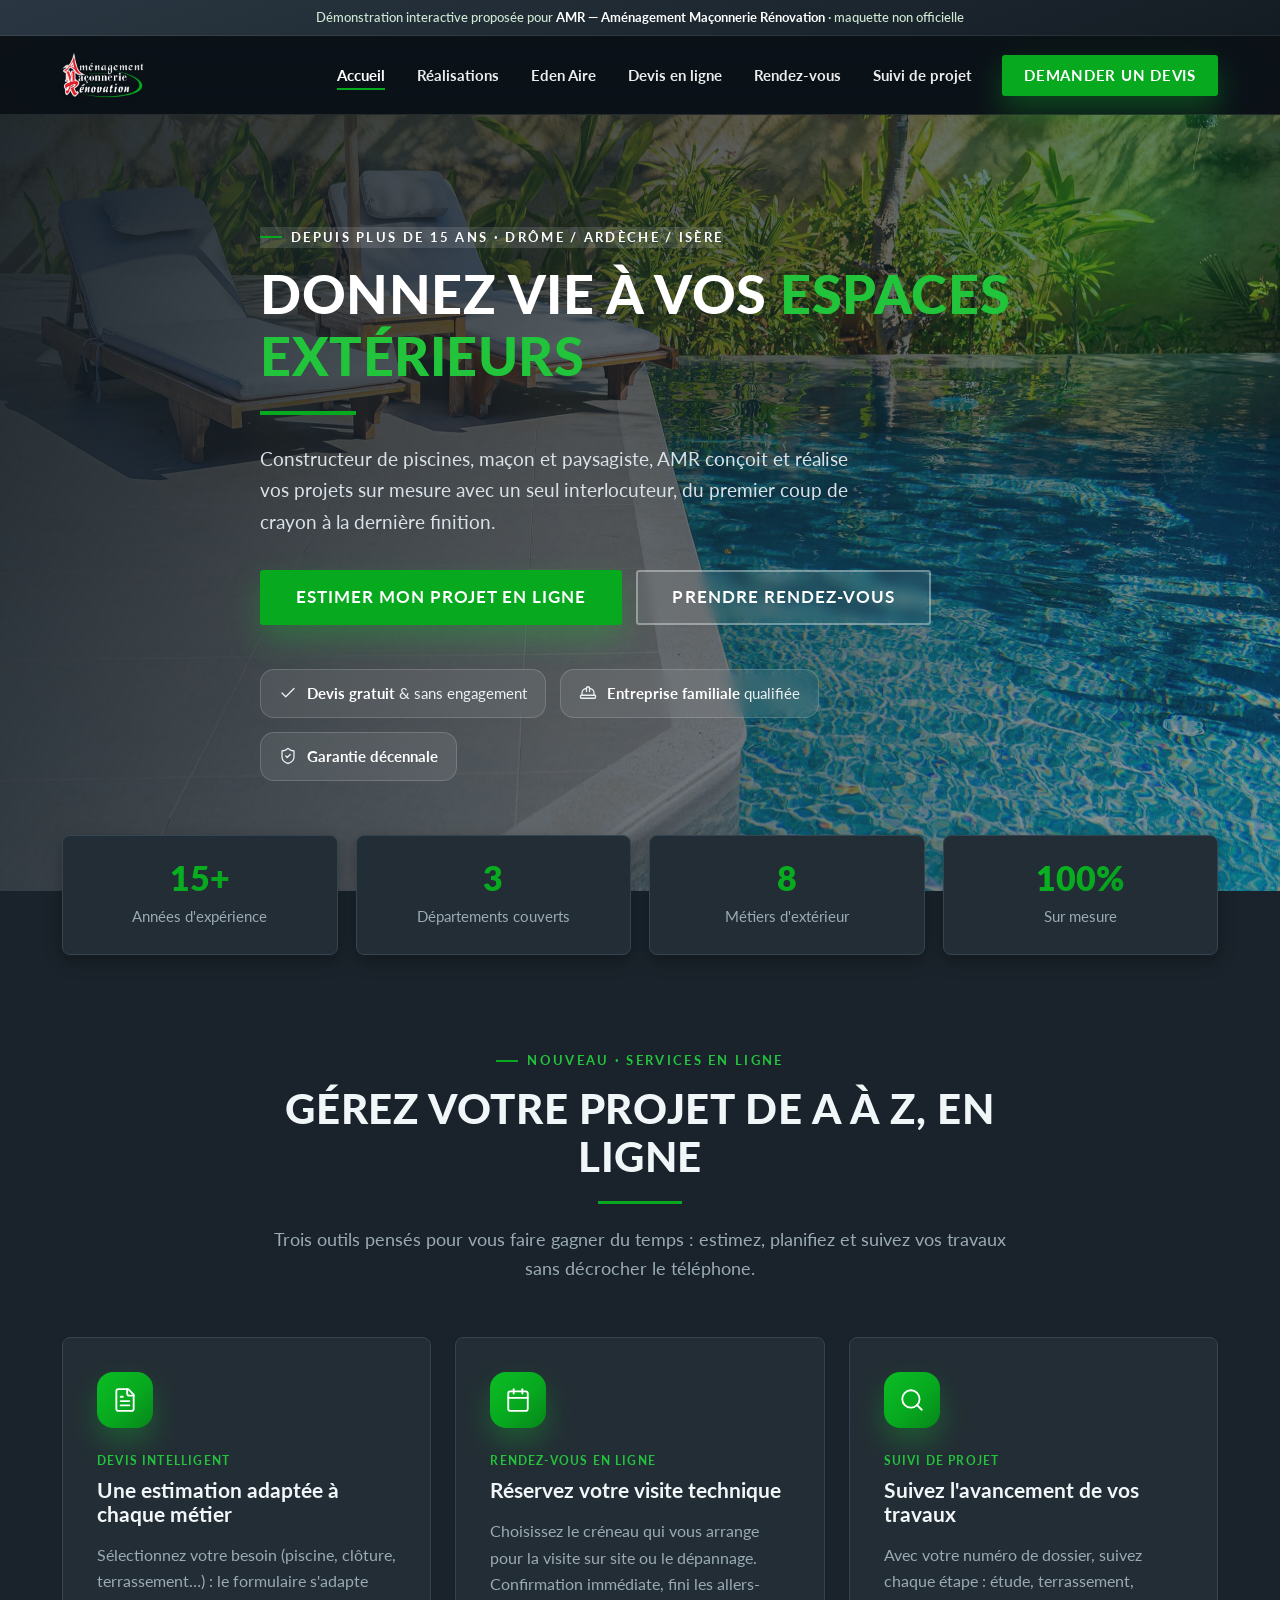
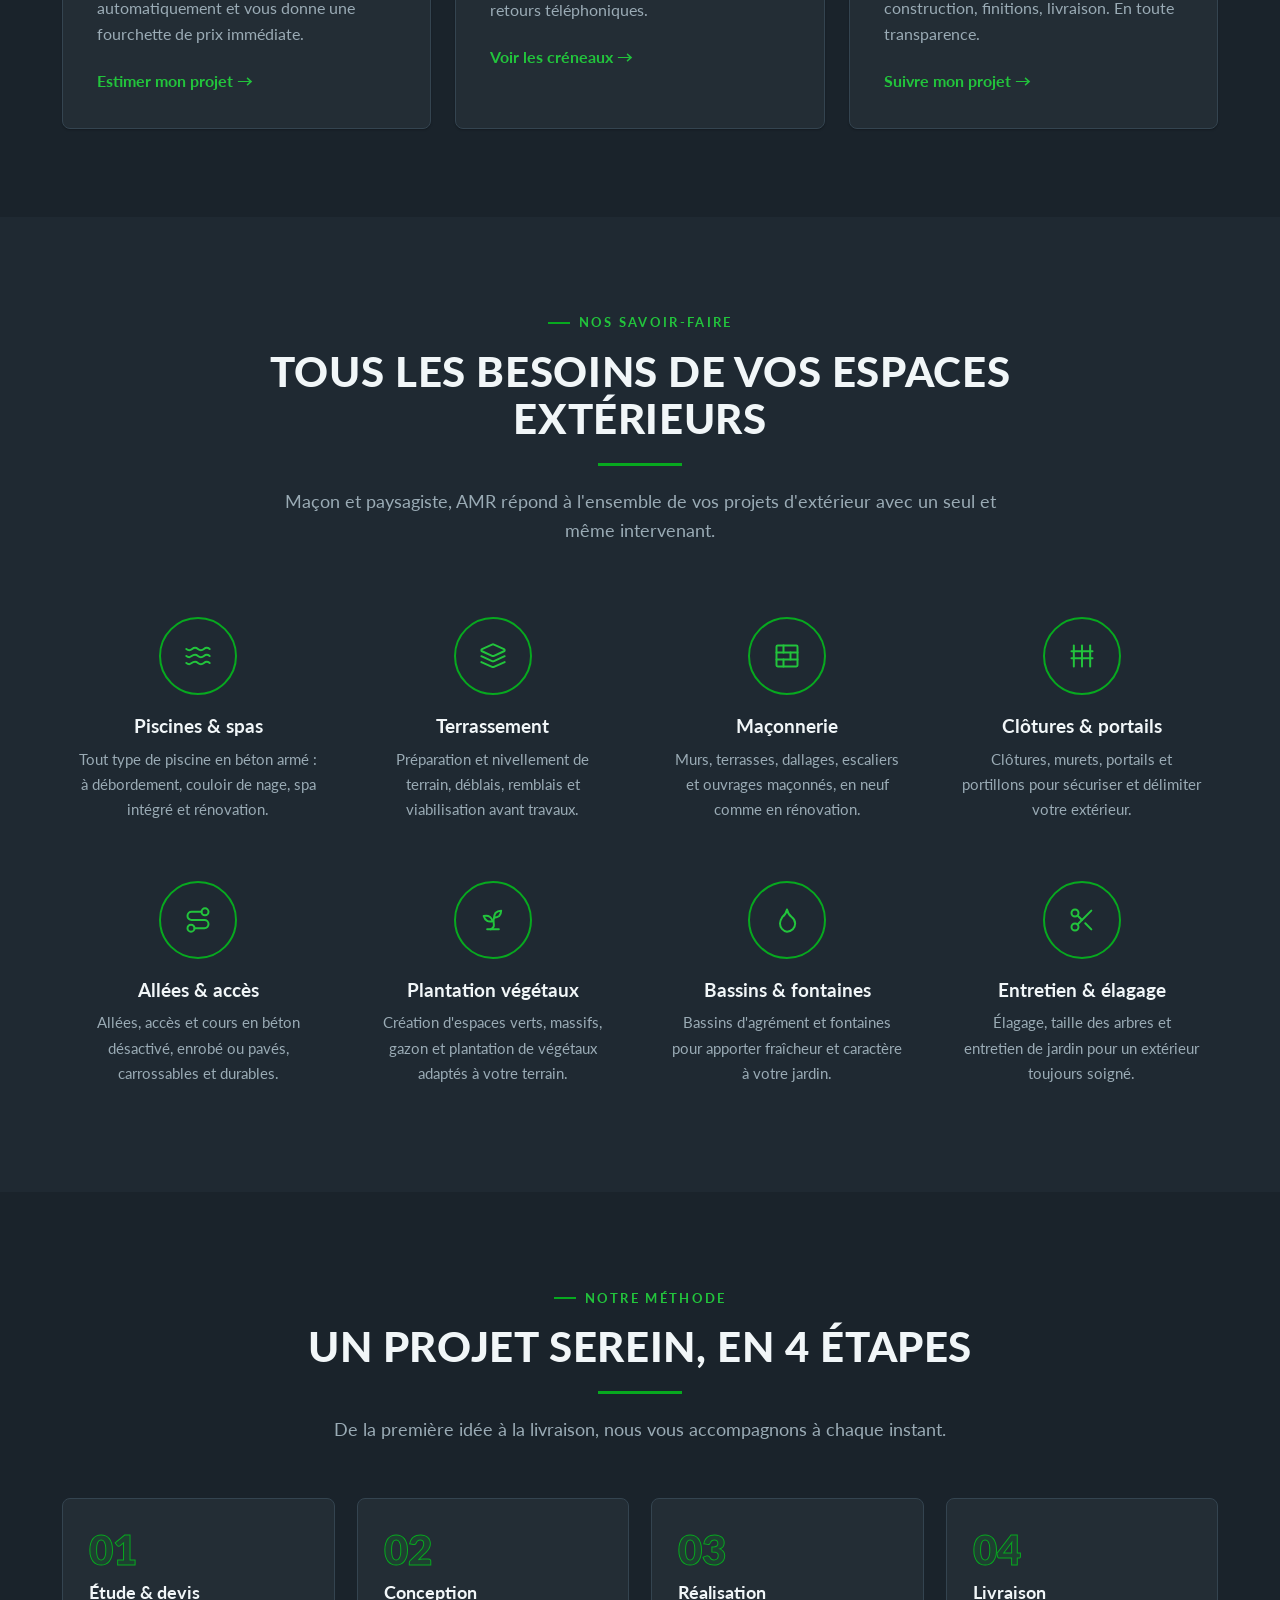
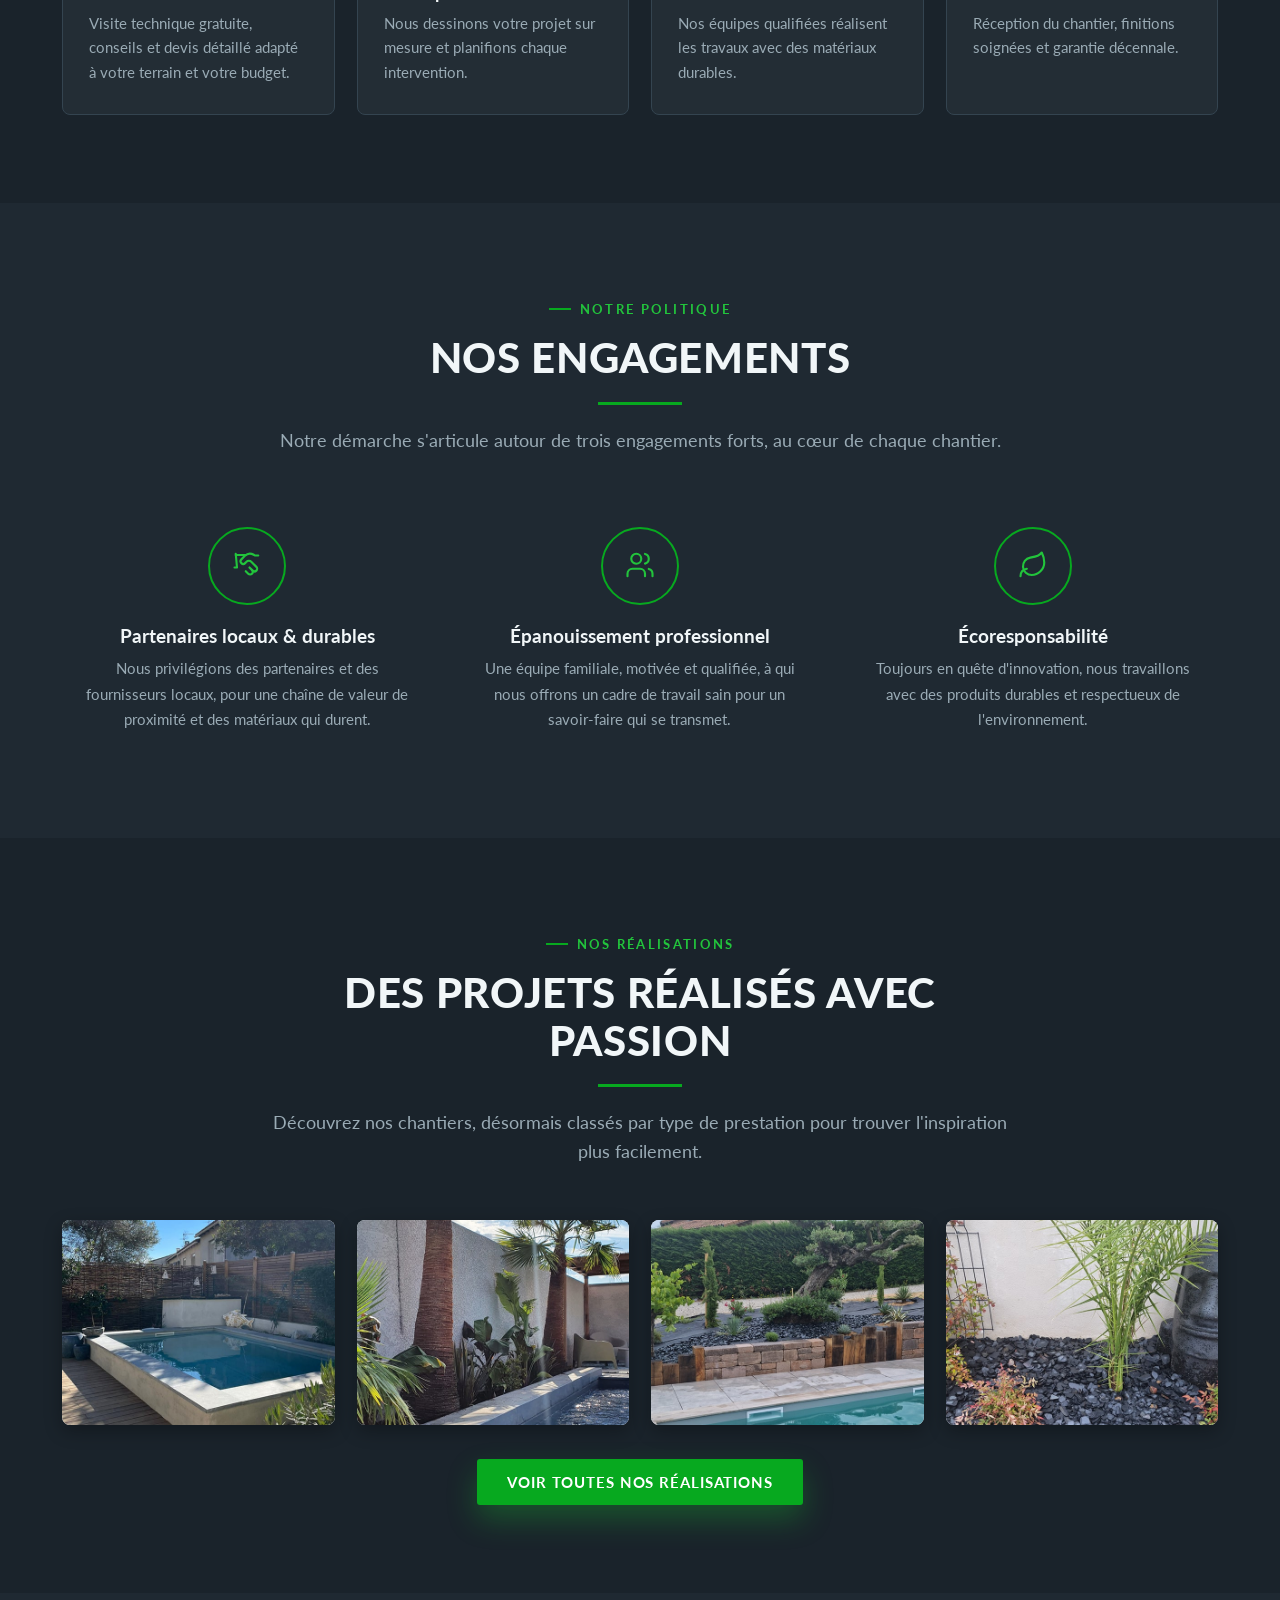
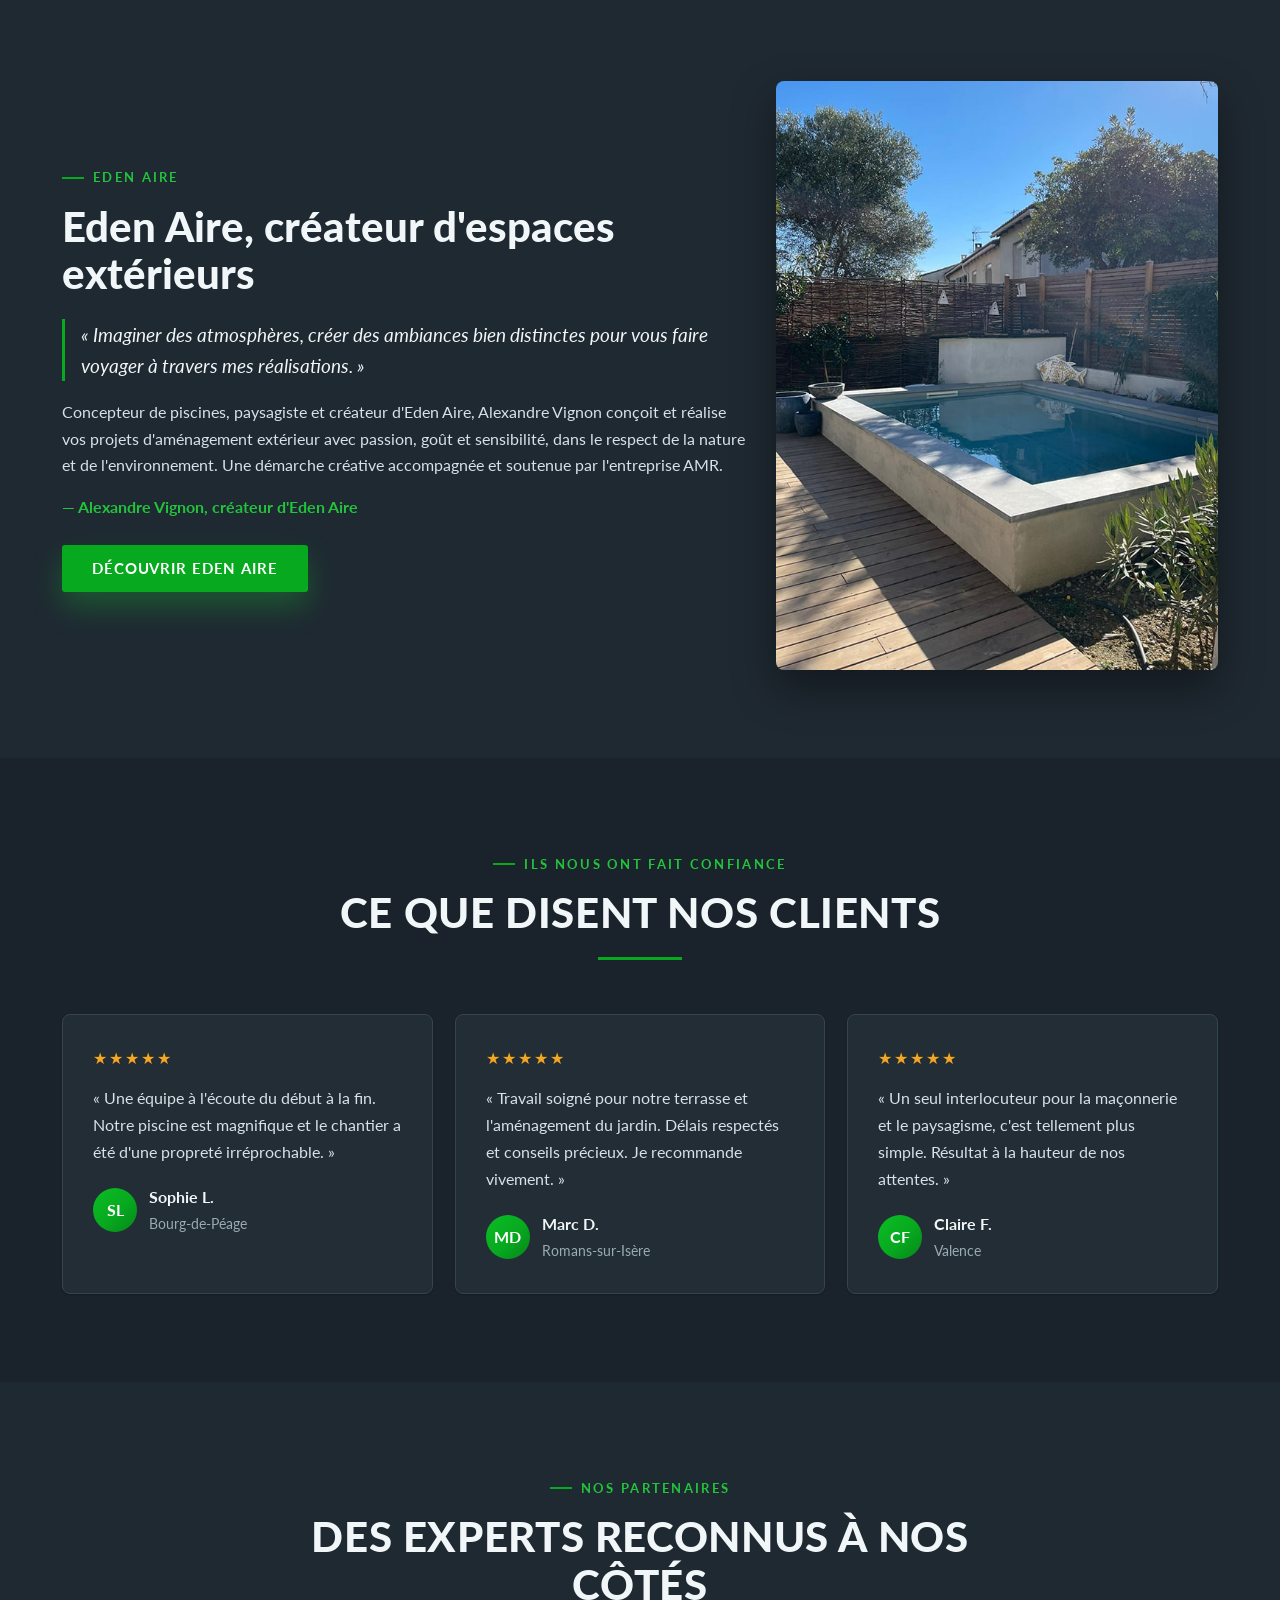
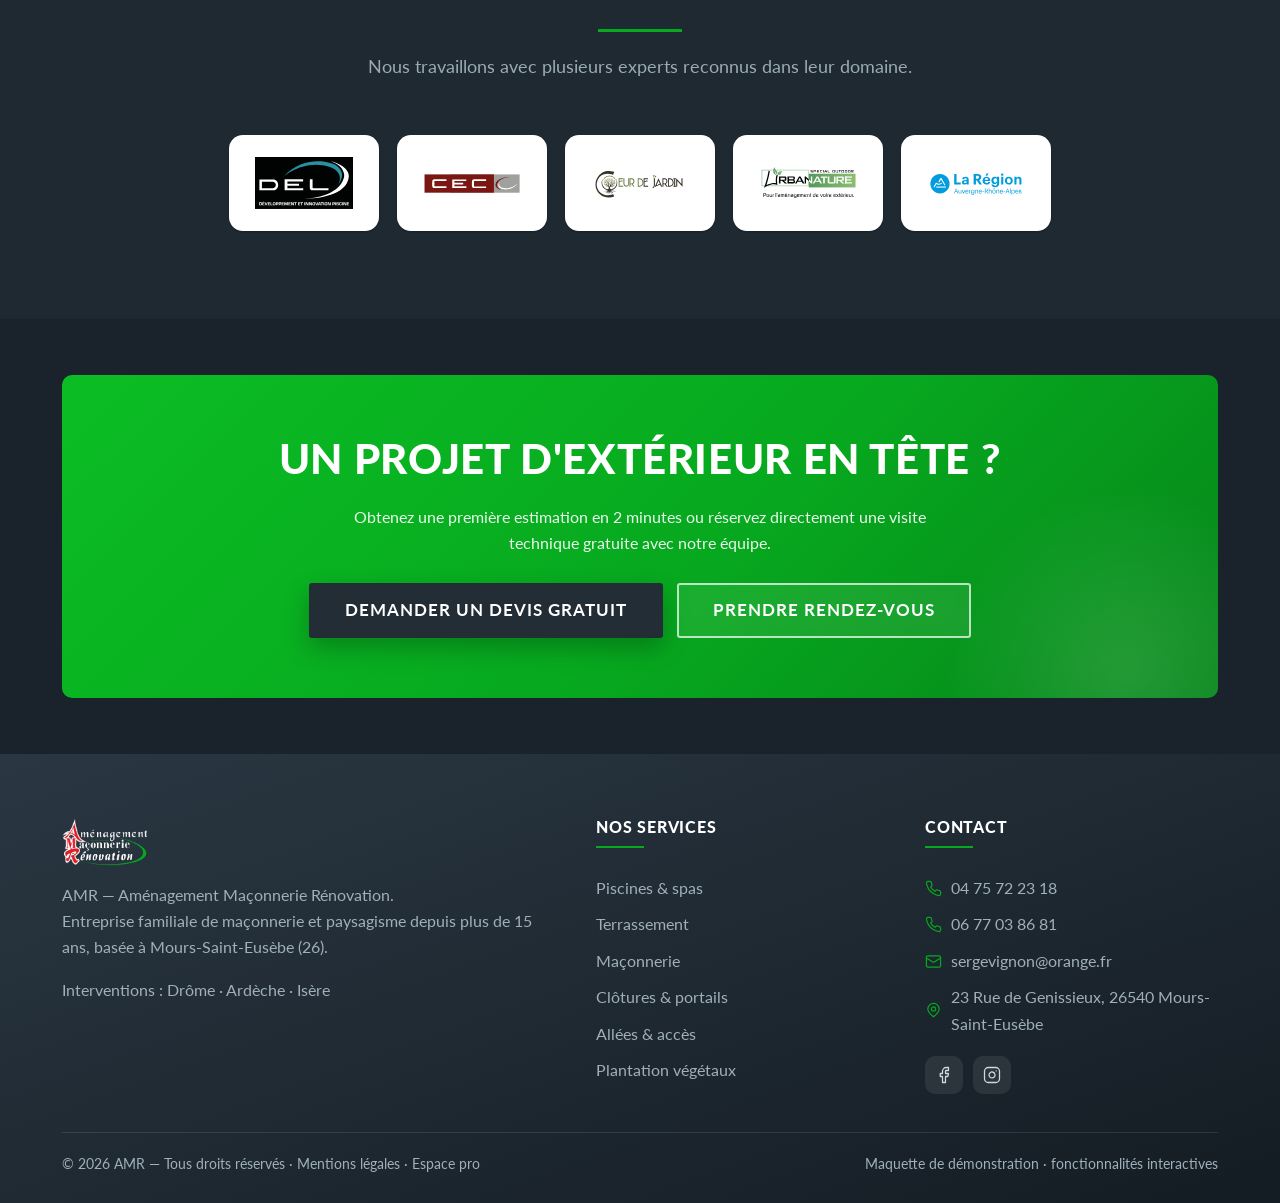
==== commit da45dd19: "Refonte du design pour coller au site original AMR Police Lato, titres majuscules + trait vert, vert" ====
--- a/index.html
+++ b/index.html
@@ -121,18 +121,18 @@
         <p>Notre démarche s'articule autour de trois engagements forts, au cœur de chaque chantier.</p>
       </div>
       <div class="grid grid--3">
-        <div class="card reveal">
-          <div class="card__icon"><i data-icon="handshake" data-isize="28"></i></div>
+        <div class="card card--center reveal">
+          <div class="card__icon"><i data-icon="handshake" data-isize="30"></i></div>
           <h3>Partenaires locaux &amp; durables</h3>
           <p>Nous privilégions des partenaires et des fournisseurs locaux, pour une chaîne de valeur de proximité et des matériaux qui durent.</p>
         </div>
-        <div class="card reveal" data-d="1">
-          <div class="card__icon"><i data-icon="users" data-isize="28"></i></div>
+        <div class="card card--center reveal" data-d="1">
+          <div class="card__icon"><i data-icon="users" data-isize="30"></i></div>
           <h3>Épanouissement professionnel</h3>
           <p>Une équipe familiale, motivée et qualifiée, à qui nous offrons un cadre de travail sain pour un savoir-faire qui se transmet.</p>
         </div>
-        <div class="card reveal" data-d="2">
-          <div class="card__icon"><i data-icon="leaf" data-isize="28"></i></div>
+        <div class="card card--center reveal" data-d="2">
+          <div class="card__icon"><i data-icon="leaf" data-isize="30"></i></div>
           <h3>Écoresponsabilité</h3>
           <p>Toujours en quête d'innovation, nous travaillons avec des produits durables et respectueux de l'environnement.</p>
         </div>
@@ -251,7 +251,7 @@
   <script>
     const grid = document.getElementById("servicesGrid");
     grid.innerHTML = SERVICES.map((s, i) => `
-      <a class="card reveal" data-d="${i % 4}" href="devis.html#${s.id}" style="text-decoration:none">
+      <a class="card card--center reveal" data-d="${i % 4}" href="devis.html#${s.id}" style="text-decoration:none">
         <div class="card__icon">${icon(s.ic, 28)}</div>
         <h3>${s.label}</h3>
         <p>${s.desc}</p>
--- a/assets/css/style.css
+++ b/assets/css/style.css
@@ -1,11 +1,11 @@
-@import url("https://fonts.googleapis.com/css2?family=Plus+Jakarta+Sans:wght@400;500;600;700;800&family=Inter:wght@400;500;600&display=swap");
+@import url("https://fonts.googleapis.com/css2?family=Lato:wght@400;700;900&display=swap");
 
 :root {
-  --green: #16c233;
-  --green-dark: #0fa028;
-  --green-light: #46e063;
-  --green-soft: rgba(43, 198, 63, .15);
-  --green-glow: rgba(43, 198, 63, 0.28);
+  --green: #07a91f;
+  --green-dark: #06861a;
+  --green-light: #22c43c;
+  --green-soft: rgba(7, 169, 31, .16);
+  --green-glow: rgba(7, 169, 31, 0.30);
 
   --slate: #f1f6f8;       /* titres / texte fort (clair sur fond sombre) */
   --slate-2: #cdd8df;
@@ -21,9 +21,9 @@
   --surface-2: #2b3742;   /* survols / états */
   --white: #1f2932;       /* sections "alt" */
 
-  --radius-xl: 28px;
-  --radius: 18px;
-  --radius-sm: 12px;
+  --radius-xl: 10px;
+  --radius: 8px;
+  --radius-sm: 4px;
 
   --shadow-xs: 0 1px 2px rgba(0, 0, 0, .25);
   --shadow-sm: 0 6px 18px rgba(0, 0, 0, .30);
@@ -32,10 +32,10 @@
   --shadow-green: 0 14px 30px rgba(22, 194, 51, .30);
 
   --max: 1200px;
-  --head: "Plus Jakarta Sans", system-ui, sans-serif;
-  --body: "Inter", system-ui, -apple-system, sans-serif;
-
-  --grad-green: linear-gradient(135deg, #2bd64a 0%, #16c233 55%, #0fa028 100%);
+  --head: "Lato", Helvetica, Arial, sans-serif;
+  --body: "Lato", Helvetica, Arial, sans-serif;
+
+  --grad-green: linear-gradient(135deg, #0bbd24 0%, #07a91f 55%, #06861a 100%);
   --grad-dark: linear-gradient(160deg, #2a3742 0%, #141c23 100%);
 }
 
@@ -55,9 +55,9 @@
 img { max-width: 100%; display: block; }
 a { color: var(--green-dark); text-decoration: none; }
 
-h1, h2, h3, h4 { font-family: var(--head); line-height: 1.12; color: var(--slate); margin: 0 0 .5em; letter-spacing: -.02em; font-weight: 800; }
-h1 { font-size: clamp(2.3rem, 5vw, 3.6rem); }
-h2 { font-size: clamp(1.7rem, 3.4vw, 2.5rem); }
+h1, h2, h3, h4 { font-family: var(--head); line-height: 1.15; color: var(--slate); margin: 0 0 .5em; letter-spacing: 0; font-weight: 900; }
+h1 { font-size: clamp(2.2rem, 5vw, 3.4rem); }
+h2 { font-size: clamp(1.7rem, 3.4vw, 2.6rem); }
 h3 { font-weight: 700; }
 
 .container { width: 100%; max-width: var(--max); margin: 0 auto; padding: 0 22px; }
@@ -69,29 +69,32 @@
 .section--dark h2 { color: #fff; }
 
 .eyebrow {
-  display: inline-flex; align-items: center; gap: 8px;
-  text-transform: uppercase; letter-spacing: .14em; font-size: .76rem; font-weight: 700;
-  color: var(--green-dark); background: var(--green-soft);
-  padding: 8px 16px; border-radius: 999px; margin-bottom: 18px;
+  display: inline-flex; align-items: center; gap: 9px;
+  text-transform: uppercase; letter-spacing: .18em; font-size: .8rem; font-weight: 700;
+  color: var(--green-light); background: transparent;
+  padding: 0; margin-bottom: 14px;
   font-family: var(--head);
 }
-.eyebrow::before { content: ""; width: 7px; height: 7px; border-radius: 50%; background: var(--green); }
+.eyebrow::before { content: ""; width: 22px; height: 2px; background: var(--green); }
 
 .section-head { text-align: center; max-width: 760px; margin: 0 auto 54px; }
-.section-head p { color: var(--muted); font-size: 1.1rem; }
+.section-head h2 { text-transform: uppercase; letter-spacing: .015em; }
+.section-head h2::after { content: ""; display: block; width: 84px; height: 3px; background: var(--green); margin: 20px auto 0; }
+.section-head p { color: var(--muted); font-size: 1.1rem; margin-top: 18px; }
 
 .gradient-text { background: var(--grad-green); -webkit-background-clip: text; background-clip: text; color: transparent; }
 
 /* Buttons */
 .btn {
   display: inline-flex; align-items: center; justify-content: center; gap: 9px;
-  font-family: var(--head); font-weight: 700; font-size: 1rem; cursor: pointer;
-  padding: 14px 26px; border-radius: 999px; border: 1.5px solid transparent;
+  font-family: var(--head); font-weight: 700; font-size: .92rem; cursor: pointer;
+  padding: 14px 28px; border-radius: 3px; border: 2px solid transparent;
+  text-transform: uppercase; letter-spacing: .06em;
   transition: transform .2s cubic-bezier(.2,.8,.2,1), box-shadow .2s, background .2s, color .2s;
   line-height: 1;
 }
-.btn--primary { background: var(--grad-green); color: #fff; box-shadow: var(--shadow-green); }
-.btn--primary:hover { transform: translateY(-3px); box-shadow: 0 20px 38px rgba(7,169,31,.42); }
+.btn--primary { background: var(--green); color: #fff; box-shadow: var(--shadow-green); }
+.btn--primary:hover { background: var(--green-dark); transform: translateY(-2px); box-shadow: 0 16px 30px rgba(7,169,31,.38); }
 .btn--ghost { background: rgba(255,255,255,.08); color: #fff; border-color: rgba(255,255,255,.35); backdrop-filter: blur(6px); }
 .btn--ghost:hover { background: rgba(255,255,255,.16); border-color: #fff; transform: translateY(-3px); }
 .btn--outline { background: var(--surface); color: var(--slate); border-color: var(--line); box-shadow: var(--shadow-xs); }
@@ -118,13 +121,21 @@
 .nav__brand img { height: 46px; width: auto; display: block; filter: drop-shadow(0 2px 6px rgba(0,0,0,.35)); }
 .nav__links { display: flex; align-items: center; gap: 4px; list-style: none; margin: 0; padding: 0; }
 .nav__links a {
-  color: rgba(255,255,255,.92); font-family: var(--head); font-weight: 600; padding: 9px 15px; border-radius: 999px; font-size: .95rem;
+  color: rgba(255,255,255,.92); font-family: var(--head); font-weight: 700; padding: 10px 14px; font-size: .95rem;
   transition: .18s; position: relative;
 }
-.nav__links a:hover { color: #fff; background: rgba(255,255,255,.14); }
-.nav__links a.is-active { color: #fff; background: var(--green); }
-.nav__cta { margin-left: 8px; }
-.nav__cta a:hover { background: var(--green-dark); }
+.nav__links a::after {
+  content: ""; position: absolute; left: 14px; right: 14px; bottom: 4px; height: 2px;
+  background: var(--green); transform: scaleX(0); transform-origin: left; transition: transform .2s;
+}
+.nav__links a:hover { color: #fff; }
+.nav__links a:hover::after { transform: scaleX(1); }
+.nav__links a.is-active { color: #fff; }
+.nav__links a.is-active::after { transform: scaleX(1); }
+.nav__cta { margin-left: 12px; }
+.nav__cta a { background: var(--green); color: #fff; border-radius: 3px; padding: 11px 20px; text-transform: uppercase; letter-spacing: .05em; }
+.nav__cta a::after { display: none; }
+.nav__cta a:hover { background: var(--green-dark); color: #fff; }
 .nav__toggle { display: none; background: none; border: 0; color: #fff; font-size: 1.7rem; cursor: pointer; }
 
 @media (max-width: 940px) {
@@ -162,9 +173,10 @@
   background: radial-gradient(circle, var(--green-glow), transparent 70%); filter: blur(20px);
 }
 .hero__inner { padding: 104px 0 110px; max-width: 760px; }
-.hero h1 { color: #fff; }
-.hero h1 .gradient-text { background: linear-gradient(135deg, #45e063, #19c23a); -webkit-background-clip: text; background-clip: text; color: transparent; }
-.hero p { font-size: 1.2rem; color: #d9e2e8; margin-bottom: 32px; max-width: 600px; }
+.hero h1 { color: #fff; text-transform: uppercase; letter-spacing: .01em; }
+.hero h1::after { content: ""; display: block; width: 96px; height: 4px; background: var(--green); margin: 24px 0 0; }
+.hero h1 .gradient-text { color: var(--green-light); -webkit-text-fill-color: var(--green-light); }
+.hero p { font-size: 1.2rem; color: #d9e2e8; margin: 28px 0 32px; max-width: 600px; }
 .hero__actions { display: flex; gap: 14px; flex-wrap: wrap; }
 .hero__chips { display: flex; gap: 14px; flex-wrap: wrap; margin-top: 44px; }
 .hero__chip {
@@ -205,6 +217,17 @@
 .card:hover .card__icon { background: var(--grad-green); color: #fff; transform: rotate(-6deg) scale(1.05); }
 .card h3 { font-size: 1.2rem; }
 .card p { color: var(--muted); margin: 0; font-size: .96rem; }
+
+/* Carte centrée avec icône en cercle vert (style site original) */
+.card--center { text-align: center; background: transparent; border: 0; box-shadow: none; padding: 18px 16px; }
+.card--center:hover { transform: translateY(-5px); box-shadow: none; border-color: transparent; }
+.card--center .card__icon {
+  width: 78px; height: 78px; border-radius: 50%;
+  background: transparent; border: 2px solid var(--green); color: var(--green-light);
+  margin: 0 auto 20px;
+}
+.card--center:hover .card__icon { background: transparent; color: #fff; border-color: var(--green-light); transform: scale(1.06) rotate(0deg); }
+.card--center h3 { text-transform: none; }
 
 /* Feature highlight */
 .feature-row { display: grid; grid-template-columns: repeat(3,1fr); gap: 24px; }
@@ -377,11 +400,15 @@
 .alert--info { background: #eef4f8; color: var(--slate); border:1px solid #d4e3ee; }
 
 /* CTA band */
-.cta-band { background: var(--grad-dark); color:#fff; border-radius: var(--radius-xl); padding: 60px; text-align:center; position: relative; overflow: hidden; }
-.cta-band::after { content:""; position:absolute; width:380px; height:380px; right:-100px; bottom:-160px; background: radial-gradient(circle, var(--green-glow), transparent 70%); }
-.cta-band h2 { color:#fff; position: relative; }
-.cta-band p { color:#c3cfd7; max-width:580px; margin:0 auto 26px; position: relative; }
+.cta-band { background: var(--grad-green); color:#fff; border-radius: var(--radius-xl); padding: 60px; text-align:center; position: relative; overflow: hidden; }
+.cta-band::after { content:""; position:absolute; width:380px; height:380px; right:-100px; bottom:-160px; background: radial-gradient(circle, rgba(255,255,255,.12), transparent 70%); }
+.cta-band h2 { color:#fff; position: relative; text-transform: uppercase; letter-spacing:.015em; }
+.cta-band p { color:rgba(255,255,255,.92); max-width:580px; margin:0 auto 26px; position: relative; }
 .cta-band .hero__actions { position: relative; }
+.cta-band .btn--primary { background: var(--surface); color:#fff; box-shadow: 0 10px 24px rgba(0,0,0,.25); }
+.cta-band .btn--primary:hover { background: #1b242c; }
+.cta-band .btn--ghost { border-color: rgba(255,255,255,.7); }
+.cta-band .btn--ghost:hover { background: rgba(255,255,255,.15); border-color:#fff; }
 @media (max-width: 560px){ .cta-band { padding: 40px 26px; } }
 
 /* Footer */
@@ -389,9 +416,12 @@
 .footer-grid { display:grid; grid-template-columns: 1.7fr 1fr 1fr; gap: 36px; }
 @media (max-width: 760px){ .footer-grid { grid-template-columns: 1fr; gap:28px; } }
 .site-footer img { height: 48px; margin-bottom: 16px; }
-.site-footer h4 { color:#fff; font-size:1rem; margin-bottom:16px; font-family:var(--head); }
+.site-footer h4 { color:#fff; font-size:1rem; margin-bottom:22px; font-family:var(--head); text-transform:uppercase; letter-spacing:.05em; position:relative; padding-bottom:12px; }
+.site-footer h4::after { content:""; position:absolute; left:0; bottom:0; width:48px; height:2px; background:var(--green); }
 .site-footer a { color:#9fb0bb; display:flex; align-items:center; gap:9px; padding:5px 0; transition:.15s; }
 .site-footer a:hover { color:#fff; padding-left:4px; }
+.site-footer a .ic { color: var(--green); }
+.footer-social a .ic { color:#cdd8df; }
 .footer-bottom { border-top:1px solid rgba(255,255,255,.1); margin-top:38px; padding-top:20px; font-size:.85rem; display:flex; justify-content:space-between; flex-wrap:wrap; gap:8px; }
 .footer-social { display:flex; gap:10px; margin-top:14px; }
 .footer-social a { width:38px; height:38px; padding:0; justify-content:center; border-radius:10px; background:rgba(255,255,255,.08); color:#cdd8df; }
